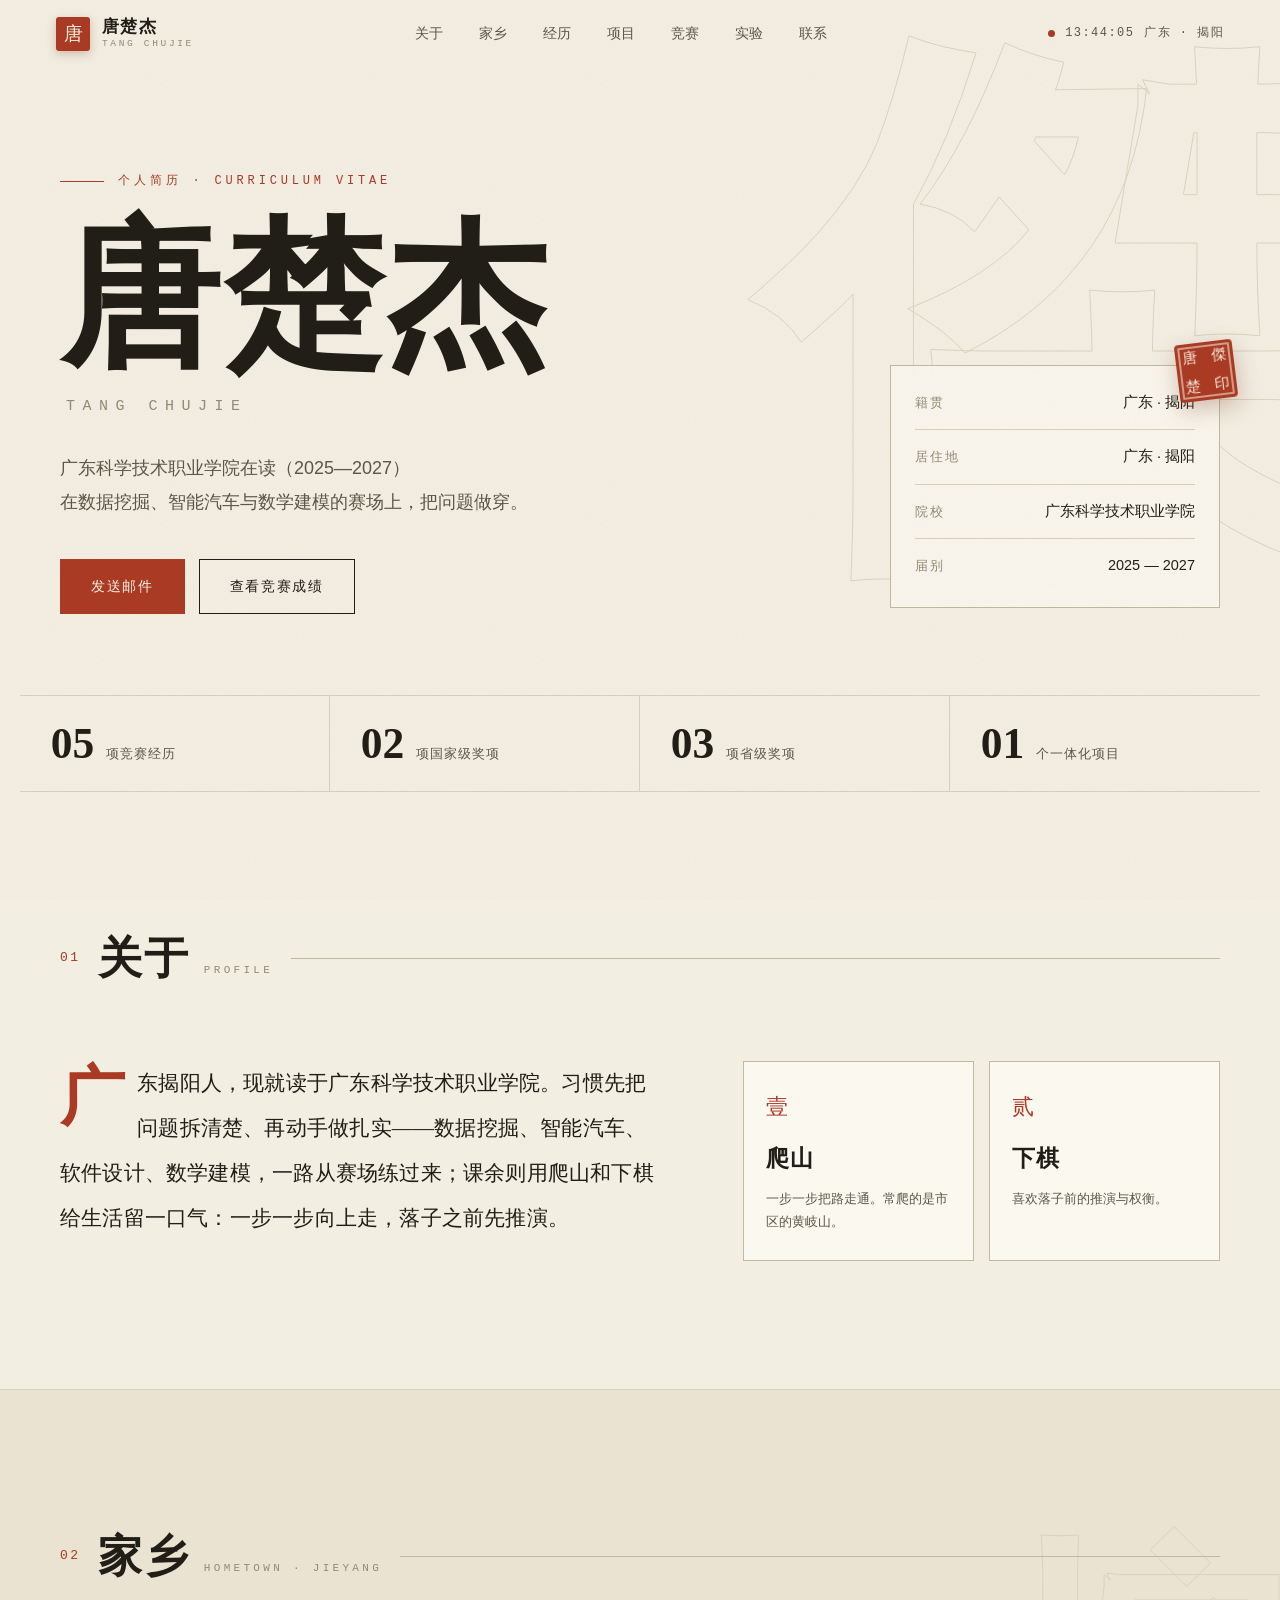
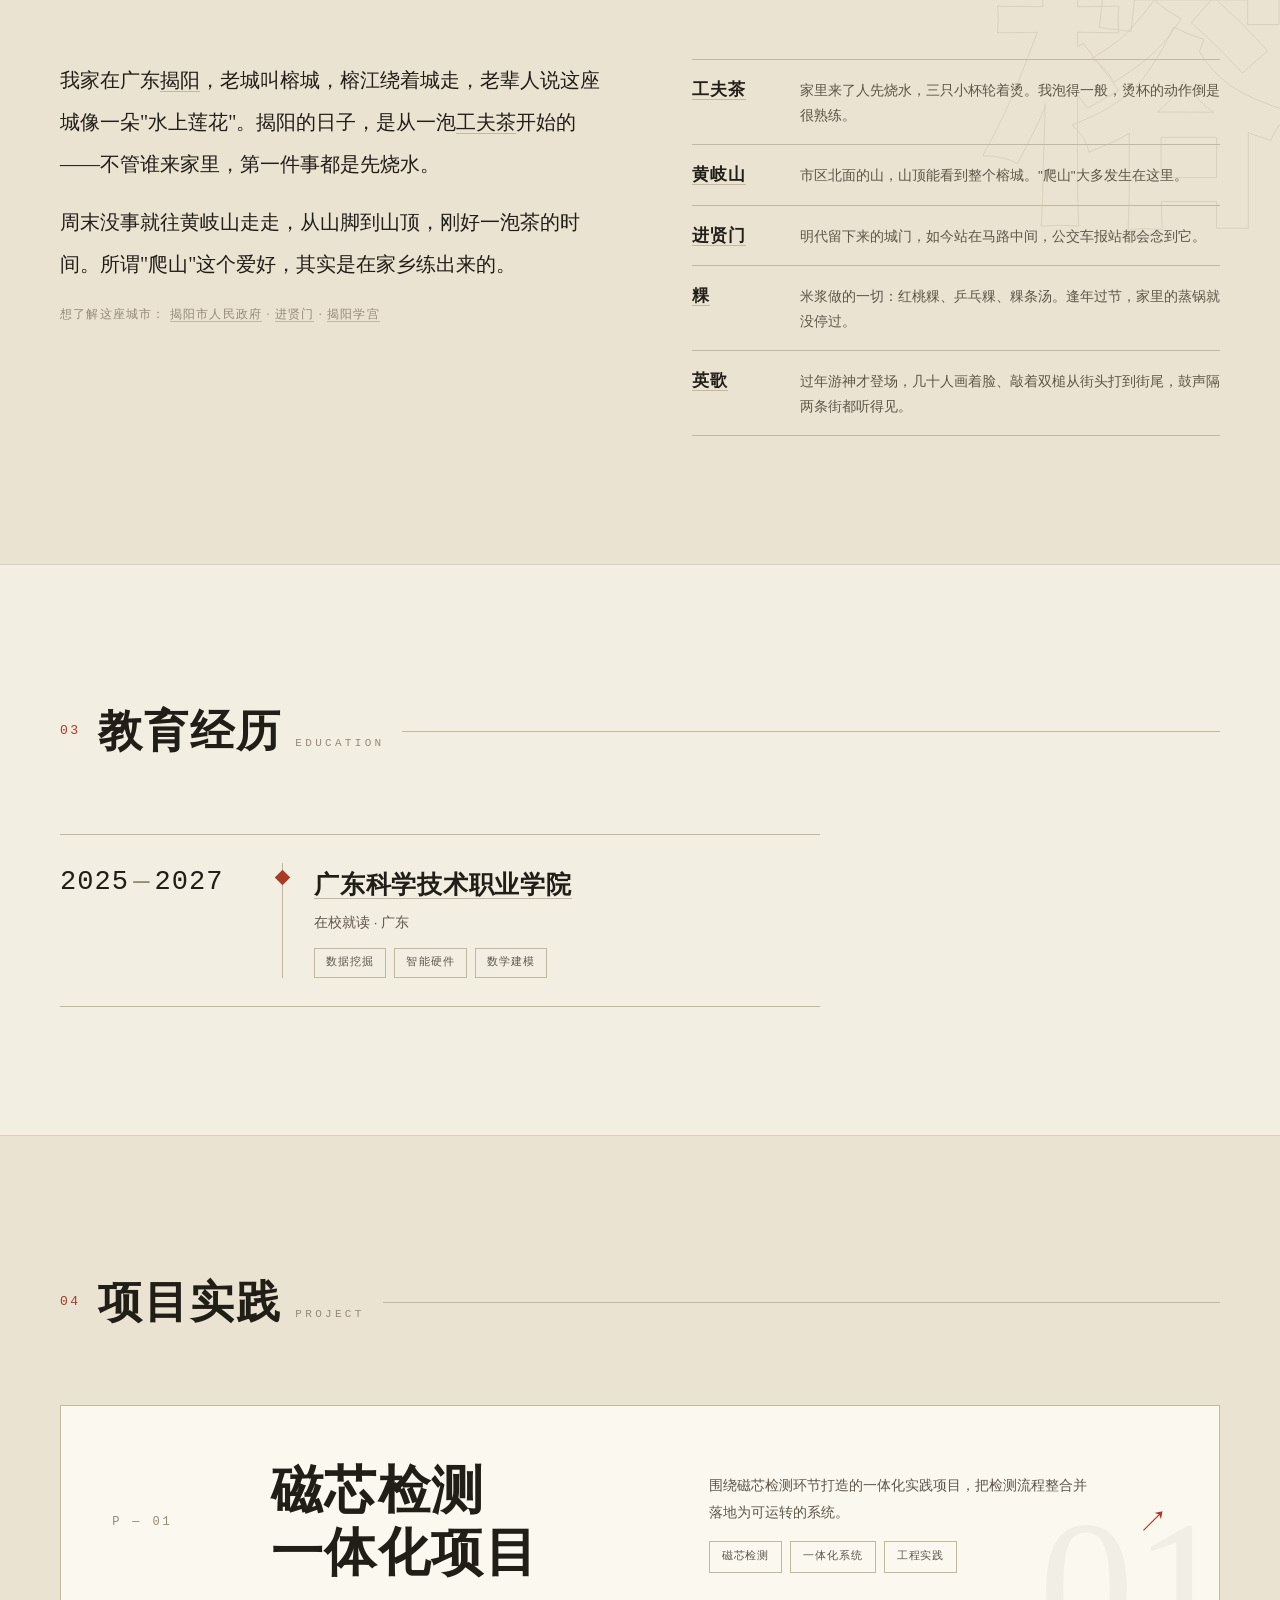
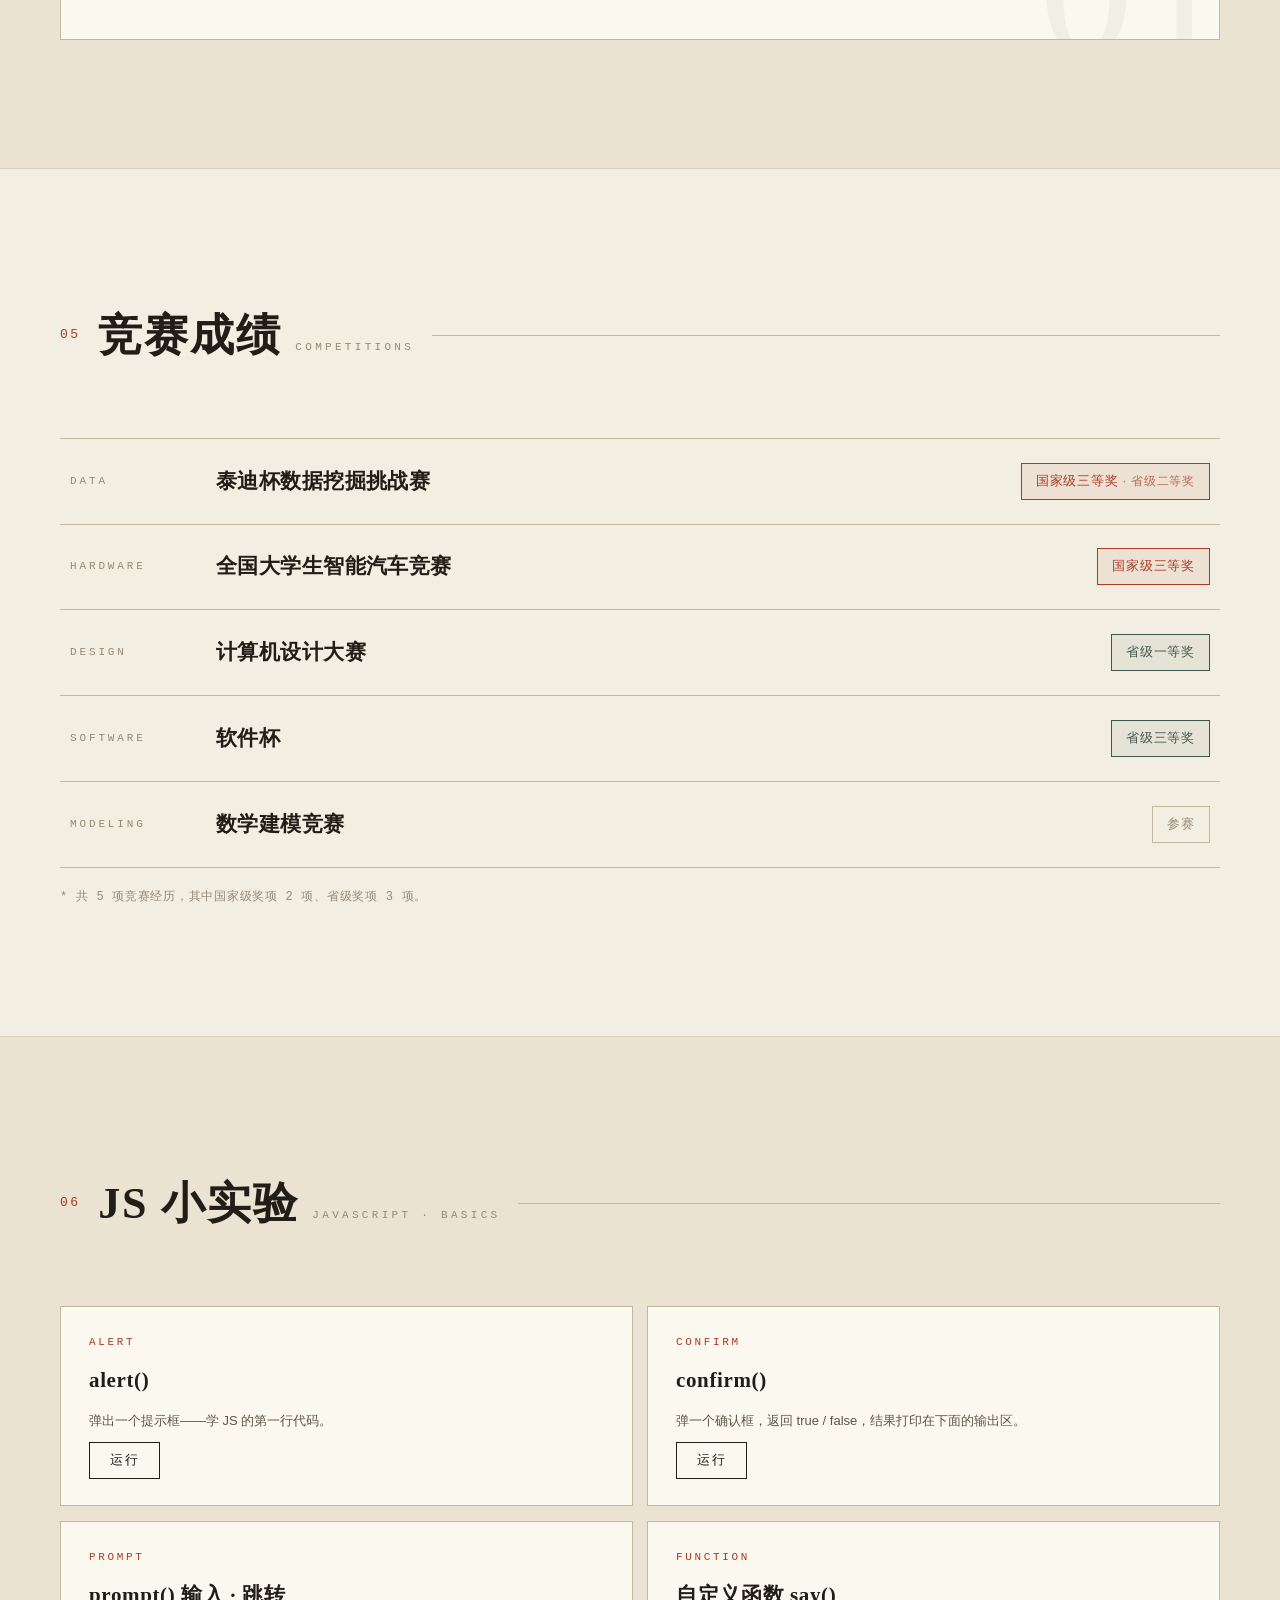
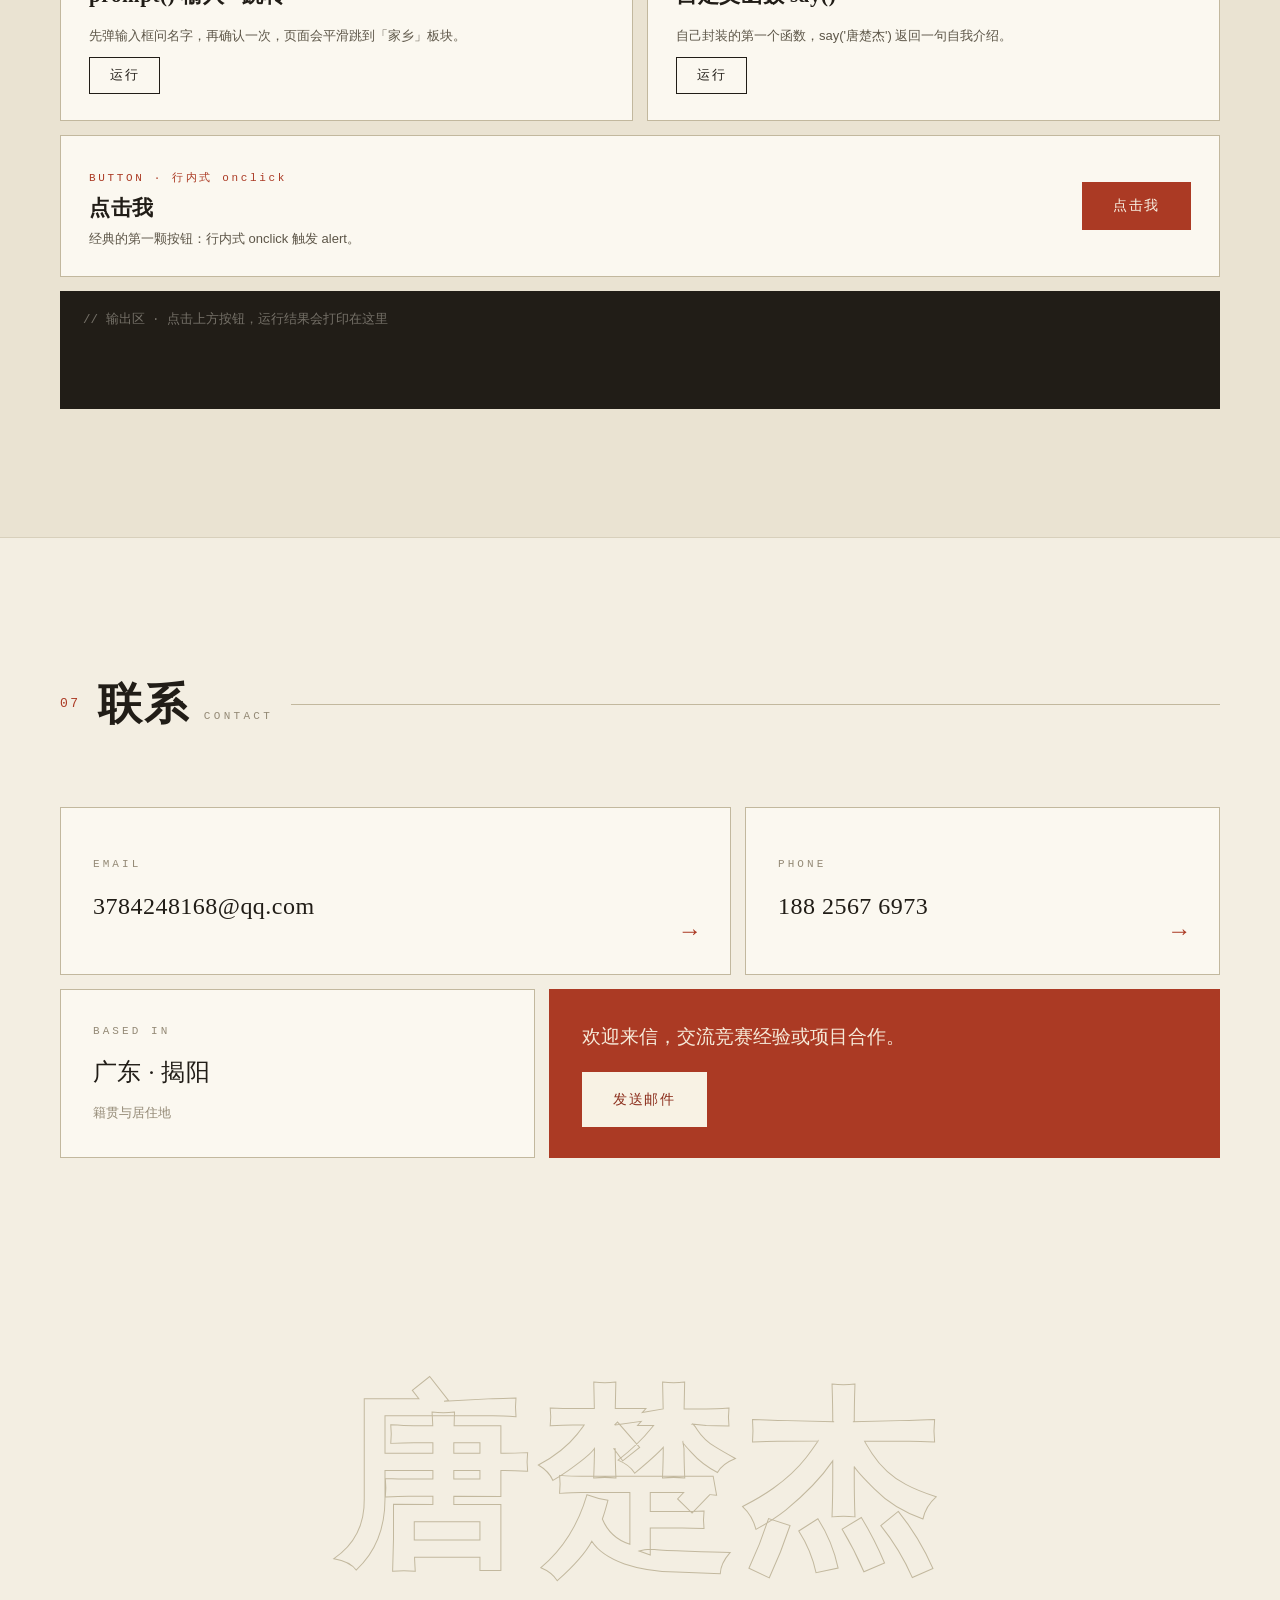
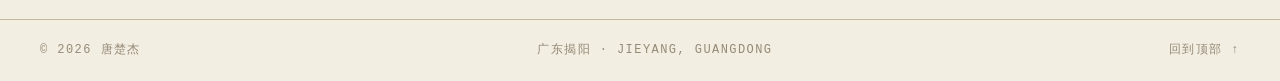
==== index.html @ 91d22dd4 "index.html" ====
<!DOCTYPE html>
<html lang="zh-CN">
<head>
    <meta charset="UTF-8">
    <meta name="viewport" content="width=device-width, initial-scale=1.0">
    <title>唐楚杰 · 个人简历</title>
    <meta name="description" content="唐楚杰的个人简历 —— 广东科学技术职业学院在读，数据挖掘 / 智能硬件 / 数学建模竞赛实践者。">
    <link rel="stylesheet" href="s1.css">
</head>
<body>

    <!-- 纸张颗粒层 -->
    <div class="grain" aria-hidden="true"></div>

    <!-- ============ 顶部导航 ============ -->
    <header class="site-header" id="top">
        <a class="brand" href="#top">
            <span class="brand-seal">唐</span>
            <span class="brand-text">唐楚杰<small>TANG&nbsp;CHUJIE</small></span>
        </a>
        <nav class="site-nav" aria-label="页面导航">
            <a href="#profile">关于</a>
            <a href="#hometown">家乡</a>
            <a href="#education">经历</a>
            <a href="#project">项目</a>
            <a href="#awards">竞赛</a>
            <a href="#script">实验</a>
            <a href="#contact">联系</a>
        </nav>
        <div class="site-meta">
            <span class="live-dot" aria-hidden="true"></span>
            <span id="clock">--:--:--</span>
            <span class="meta-loc">广东 · 揭阳</span>
        </div>
    </header>

    <main>
        <!-- ============ 首屏 ============ -->
        <section class="hero">
            <span class="hero-watermark" aria-hidden="true">傑</span>
            <div class="hero-inner">
                <div class="hero-main">
                    <p class="eyebrow reveal" style="--d:.05s"><span class="eyebrow-line"></span>个人简历 · CURRICULUM VITAE</p>
                    <h1 class="hero-name reveal" style="--d:.15s">唐楚杰</h1>
                    <p class="hero-pinyin reveal" style="--d:.25s">TANG&nbsp;CHUJIE</p>
                    <p class="hero-tag reveal" style="--d:.35s">广东科学技术职业学院在读（2025—2027）<br>在数据挖掘、智能汽车与数学建模的赛场上，把问题做穿。</p>
                    <div class="hero-actions reveal" style="--d:.45s">
                        <a class="btn btn-primary" href="mailto:3784248168@qq.com">发送邮件</a>
                        <a class="btn btn-ghost" href="#awards">查看竞赛成绩</a>
                    </div>
                </div>
                <aside class="hero-side reveal" style="--d:.55s">
                    <dl class="fact-list">
                        <div><dt>籍贯</dt><dd>广东 · 揭阳</dd></div>
                        <div><dt>居住地</dt><dd>广东 · 揭阳</dd></div>
                        <div><dt>院校</dt><dd>广东科学技术职业学院</dd></div>
                        <div><dt>届别</dt><dd>2025 — 2027</dd></div>
                    </dl>
                    <span class="seal" aria-hidden="true">
                        <i>唐</i><i>傑</i><i>楚</i><i>印</i>
                    </span>
                </aside>
            </div>
        </section>

        <!-- ============ 数字带 ============ -->
        <section class="stats-strip" aria-label="数据概览">
            <div class="stat reveal"><b>05</b><span>项竞赛经历</span></div>
            <div class="stat reveal" style="--d:.08s"><b>02</b><span>项国家级奖项</span></div>
            <div class="stat reveal" style="--d:.16s"><b>03</b><span>项省级奖项</span></div>
            <div class="stat reveal" style="--d:.24s"><b>01</b><span>个一体化项目</span></div>
        </section>

        <!-- ============ 01 关于 ============ -->
        <section class="section" id="profile">
            <div class="container">
                <header class="section-head reveal">
                    <span class="sec-index">01</span>
                    <h2 class="sec-title">关于<small>PROFILE</small></h2>
                    <span class="sec-rule"></span>
                </header>
                <div class="profile-grid">
                    <p class="profile-lede reveal">
                        广东揭阳人，现就读于广东科学技术职业学院。习惯先把问题拆清楚、再动手做扎实——数据挖掘、智能汽车、软件设计、数学建模，一路从赛场练过来；课余则用爬山和下棋给生活留一口气：一步一步向上走，落子之前先推演。
                    </p>
                    <div class="interests">
                        <div class="interest-card reveal" style="--d:.1s">
                            <span class="interest-num">壹</span>
                            <h3>爬山</h3>
                            <p>一步一步把路走通。常爬的是市区的黄岐山。</p>
                        </div>
                        <div class="interest-card reveal" style="--d:.2s">
                            <span class="interest-num">贰</span>
                            <h3>下棋</h3>
                            <p>喜欢落子前的推演与权衡。</p>
                        </div>
                    </div>
                </div>
            </div>
        </section>

        <!-- ============ 02 家乡 ============ -->
        <section class="section section-alt hometown" id="hometown">
            <div class="container">
                <header class="section-head reveal">
                    <span class="sec-index">02</span>
                    <h2 class="sec-title">家乡<small>HOMETOWN · JIEYANG</small></h2>
                    <span class="sec-rule"></span>
                </header>
                <span class="hometown-watermark" aria-hidden="true">榕</span>
                <div class="hometown-grid">
                    <div class="hometown-lede reveal">
                        <p>
                            我家在广东<a class="inline-link" href="https://baike.baidu.com/item/%E6%8F%AD%E9%98%B3%E5%B8%82" target="_blank" rel="noopener">揭阳</a>，老城叫榕城，榕江绕着城走，老辈人说这座城像一朵"水上莲花"。揭阳的日子，是从一泡<a class="inline-link" href="https://baike.baidu.com/item/%E5%B7%A5%E5%A4%AB%E8%8C%B6" target="_blank" rel="noopener">工夫茶</a>开始的——不管谁来家里，第一件事都是先烧水。
                        </p>
                        <p>
                            周末没事就往黄岐山走走，从山脚到山顶，刚好一泡茶的时间。所谓"爬山"这个爱好，其实是在家乡练出来的。
                        </p>
                        <p class="hometown-more">
                            想了解这座城市：
                            <a class="inline-link" href="http://www.jieyang.gov.cn/" target="_blank" rel="noopener">揭阳市人民政府</a> ·
                            <a class="inline-link" href="https://baike.baidu.com/item/%E8%BF%9B%E8%B4%A4%E9%97%A8" target="_blank" rel="noopener">进贤门</a> ·
                            <a class="inline-link" href="https://baike.baidu.com/item/%E6%8F%AD%E9%98%B3%E5%AD%A6%E5%AE%AB" target="_blank" rel="noopener">揭阳学宫</a>
                        </p>
                    </div>
                    <dl class="glossary reveal" style="--d:.15s">
                        <div><dt><a class="inline-link" href="https://baike.baidu.com/item/%E5%B7%A5%E5%A4%AB%E8%8C%B6" target="_blank" rel="noopener">工夫茶</a></dt><dd>家里来了人先烧水，三只小杯轮着烫。我泡得一般，烫杯的动作倒是很熟练。</dd></div>
                        <div><dt><a class="inline-link" href="https://baike.baidu.com/item/%E9%BB%84%E5%B2%90%E5%B1%B1" target="_blank" rel="noopener">黄岐山</a></dt><dd>市区北面的山，山顶能看到整个榕城。"爬山"大多发生在这里。</dd></div>
                        <div><dt><a class="inline-link" href="https://baike.baidu.com/item/%E8%BF%9B%E8%B4%A4%E9%97%A8" target="_blank" rel="noopener">进贤门</a></dt><dd>明代留下来的城门，如今站在马路中间，公交车报站都会念到它。</dd></div>
                        <div><dt><a class="inline-link" href="https://baike.baidu.com/item/%E7%B2%BF" target="_blank" rel="noopener">粿</a></dt><dd>米浆做的一切：红桃粿、乒乓粿、粿条汤。逢年过节，家里的蒸锅就没停过。</dd></div>
                        <div><dt><a class="inline-link" href="https://baike.baidu.com/item/%E8%8B%B1%E6%AD%8C" target="_blank" rel="noopener">英歌</a></dt><dd>过年游神才登场，几十人画着脸、敲着双槌从街头打到街尾，鼓声隔两条街都听得见。</dd></div>
                    </dl>
                </div>
            </div>
        </section>

        <!-- ============ 03 教育经历 ============ -->
        <section class="section" id="education">
            <div class="container">
                <header class="section-head reveal">
                    <span class="sec-index">03</span>
                    <h2 class="sec-title">教育经历<small>EDUCATION</small></h2>
                    <span class="sec-rule"></span>
                </header>
                <div class="timeline">
                    <article class="timeline-item reveal">
                        <span class="t-year">2025<em>—</em>2027</span>
                        <span class="t-rail"><i></i></span>
                        <div class="t-body">
                            <h3><a class="inline-link" href="https://www.gdit.edu.cn/" target="_blank" rel="noopener">广东科学技术职业学院</a></h3>
                            <p>在校就读 · 广东</p>
                            <ul class="t-tags">
                                <li>数据挖掘</li><li>智能硬件</li><li>数学建模</li>
                            </ul>
                        </div>
                    </article>
                </div>
            </div>
        </section>

        <!-- ============ 04 项目实践 ============ -->
        <section class="section section-alt" id="project">
            <div class="container">
                <header class="section-head reveal">
                    <span class="sec-index">04</span>
                    <h2 class="sec-title">项目实践<small>PROJECT</small></h2>
                    <span class="sec-rule"></span>
                </header>
                <article class="project-card reveal">
                    <span class="project-index">P — 01</span>
                    <h3 class="project-title">磁芯检测<br>一体化项目</h3>
                    <div class="project-meta">
                        <p>围绕磁芯检测环节打造的一体化实践项目，把检测流程整合并落地为可运转的系统。</p>
                        <ul class="tag-list">
                            <li>磁芯检测</li>
                            <li>一体化系统</li>
                            <li>工程实践</li>
                        </ul>
                    </div>
                    <span class="project-arrow" aria-hidden="true">↗</span>
                </article>
            </div>
        </section>

        <!-- ============ 05 竞赛成绩 ============ -->
        <section class="section" id="awards">
            <div class="container">
                <header class="section-head reveal">
                    <span class="sec-index">05</span>
                    <h2 class="sec-title">竞赛成绩<small>COMPETITIONS</small></h2>
                    <span class="sec-rule"></span>
                </header>
                <ul class="award-list">
                    <li class="award-row reveal" style="--d:0s">
                        <span class="award-cat">DATA</span>
                        <h3 class="award-name"><a class="award-link" href="http://www.tipdm.org/" target="_blank" rel="noopener">泰迪杯数据挖掘挑战赛</a></h3>
                        <span class="award-level level-national">国家级三等奖 <i>· 省级二等奖</i></span>
                    </li>
                    <li class="award-row reveal" style="--d:.06s">
                        <span class="award-cat">HARDWARE</span>
                        <h3 class="award-name"><a class="award-link" href="https://www.smartcar.zone/" target="_blank" rel="noopener">全国大学生智能汽车竞赛</a></h3>
                        <span class="award-level level-national">国家级三等奖</span>
                    </li>
                    <li class="award-row reveal" style="--d:.12s">
                        <span class="award-cat">DESIGN</span>
                        <h3 class="award-name"><a class="award-link" href="https://jsjds.blcu.edu.cn/" target="_blank" rel="noopener">计算机设计大赛</a></h3>
                        <span class="award-level level-provincial">省级一等奖</span>
                    </li>
                    <li class="award-row reveal" style="--d:.18s">
                        <span class="award-cat">SOFTWARE</span>
                        <h3 class="award-name"><a class="award-link" href="https://www.cnsoftbei.com/" target="_blank" rel="noopener">软件杯</a></h3>
                        <span class="award-level level-provincial">省级三等奖</span>
                    </li>
                    <li class="award-row reveal" style="--d:.24s">
                        <span class="award-cat">MODELING</span>
                        <h3 class="award-name"><a class="award-link" href="http://www.mcm.edu.cn/" target="_blank" rel="noopener">数学建模竞赛</a></h3>
                        <span class="award-level level-entry">参赛</span>
                    </li>
                </ul>
                <p class="award-note reveal">* 共 5 项竞赛经历，其中国家级奖项 2 项、省级奖项 3 项。</p>
            </div>
        </section>

        <!-- ============ 06 JS 小实验 ============ -->
        <section class="section section-alt" id="script">
            <div class="container">
                <header class="section-head reveal">
                    <span class="sec-index">06</span>
                    <h2 class="sec-title">JS 小实验<small>JAVASCRIPT · BASICS</small></h2>
                    <span class="sec-rule"></span>
                </header>
                <div class="demo-grid">
                    <div class="demo-card reveal">
                        <span class="demo-tag">ALERT</span>
                        <h3>alert()</h3>
                        <p>弹出一个提示框——学 JS 的第一行代码。</p>
                        <button type="button" class="btn btn-ghost btn-sm" onclick="demoAlert()">运行</button>
                    </div>
                    <div class="demo-card reveal" style="--d:.06s">
                        <span class="demo-tag">CONFIRM</span>
                        <h3>confirm()</h3>
                        <p>弹一个确认框，返回 true / false，结果打印在下面的输出区。</p>
                        <button type="button" class="btn btn-ghost btn-sm" onclick="demoConfirm()">运行</button>
                    </div>
                    <div class="demo-card reveal" style="--d:.12s">
                        <span class="demo-tag">PROMPT</span>
                        <h3>prompt() 输入 · 跳转</h3>
                        <p>先弹输入框问名字，再确认一次，页面会平滑跳到「家乡」板块。</p>
                        <button type="button" class="btn btn-ghost btn-sm" onclick="demoPrompt()">运行</button>
                    </div>
                    <div class="demo-card reveal" style="--d:.18s">
                        <span class="demo-tag">FUNCTION</span>
                        <h3>自定义函数 say()</h3>
                        <p>自己封装的第一个函数，say('唐楚杰') 返回一句自我介绍。</p>
                        <button type="button" class="btn btn-ghost btn-sm" onclick="demoSay()">运行</button>
                    </div>
                    <div class="demo-card demo-wide reveal" style="--d:.24s">
                        <div>
                            <span class="demo-tag">BUTTON · 行内式 onclick</span>
                            <h3>点击我</h3>
                            <p>经典的第一颗按钮：行内式 onclick 触发 alert。</p>
                        </div>
                        <button type="button" class="btn btn-primary" onclick="demoClick()">点击我</button>
                    </div>
                    <div class="js-console reveal" style="--d:.3s" id="js-console" aria-live="polite">
                        <p class="js-hint">// 输出区 · 点击上方按钮，运行结果会打印在这里</p>
                    </div>
                </div>
            </div>
        </section>

        <!-- ============ 07 联系 ============ -->
        <section class="section" id="contact">
            <div class="container">
                <header class="section-head reveal">
                    <span class="sec-index">07</span>
                    <h2 class="sec-title">联系<small>CONTACT</small></h2>
                    <span class="sec-rule"></span>
                </header>
                <div class="bento">
                    <a class="b-card b-email reveal" href="mailto:3784248168@qq.com">
                        <span class="b-label">EMAIL</span>
                        <span class="b-value">3784248168@qq.com</span>
                        <span class="b-arrow" aria-hidden="true">→</span>
                    </a>
                    <a class="b-card b-phone reveal" style="--d:.08s" href="tel:+8618825676973">
                        <span class="b-label">PHONE</span>
                        <span class="b-value">188 2567 6973</span>
                        <span class="b-arrow" aria-hidden="true">→</span>
                    </a>
                    <div class="b-card b-loc reveal">
                        <span class="b-label">BASED&nbsp;IN</span>
                        <span class="b-value">广东 · 揭阳</span>
                        <p class="b-sub">籍贯与居住地</p>
                    </div>
                    <div class="b-card b-cta reveal" style="--d:.08s">
                        <p>欢迎来信，交流竞赛经验或项目合作。</p>
                        <a class="btn btn-light" href="mailto:3784248168@qq.com">发送邮件</a>
                    </div>
                </div>
            </div>
        </section>
    </main>

    <!-- ============ 页脚 ============ -->
    <footer class="site-footer">
        <div class="footer-mark" aria-hidden="true">唐楚杰</div>
        <div class="footer-bar">
            <span>© <span id="year">2026</span> 唐楚杰</span>
            <span class="footer-loc">广东揭阳 · JIEYANG, GUANGDONG</span>
            <a href="#top">回到顶部 ↑</a>
        </div>
    </footer>

    <!-- 外链式引入 JavaScript -->
    <script src="j1.js"></script>
</body>
</html>
---- s1.css ----
/* ============================================================
   唐楚杰 · 个人简历
   设计语言：新中式人文 × 瑞士网格 —— 暖纸 / 墨色 / 朱砂
   ============================================================ */

/* ---------- Design Tokens ---------- */
:root {
    /* 色彩 */
    --paper:        #f3eee2;
    --paper-raised: #fbf8f0;
    --paper-deep:   #eae3d2;
    --ink:          #211d17;
    --ink-soft:     #5d5648;
    --ink-faint:    #948a76;
    --line:         #d8d0bc;
    --line-strong:  #c2b89e;
    --accent:       #ab3a24;   /* 朱砂 */
    --accent-dark:  #8b2d1b;
    --pine:         #40594a;   /* 松绿（省级） */

    /* 字体 */
    --font-serif: "Noto Serif SC", "Source Han Serif SC", "Source Han Serif CN",
                  "Songti SC", "STSong", "SimSun", serif;
    --font-sans:  -apple-system, BlinkMacSystemFont, "Segoe UI", "PingFang SC",
                  "Hiragino Sans GB", "Microsoft YaHei", "WenQuanYi Micro Hei",
                  sans-serif;
    --font-mono:  "SF Mono", "JetBrains Mono", "Roboto Mono", Consolas,
                  "Courier New", monospace;

    /* 动效 */
    --ease-out: cubic-bezier(.22, 1, .36, 1);
}

/* ---------- Reset ---------- */
* { margin: 0; padding: 0; box-sizing: border-box; }

html {
    scroll-behavior: smooth;
    -webkit-text-size-adjust: 100%;
}

body {
    font-family: var(--font-sans);
    background-color: var(--paper);
    color: var(--ink);
    font-size: 16px;
    line-height: 1.75;
    -webkit-font-smoothing: antialiased;
    -moz-osx-font-smoothing: grayscale;
    overflow-x: hidden;
}

a { color: inherit; text-decoration: none; }
ul { list-style: none; }
img { max-width: 100%; display: block; }

::selection {
    background: var(--accent);
    color: #f8f2e4;
}

section[id] { scroll-margin-top: 76px; }

.container {
    max-width: 1240px;
    margin: 0 auto;
    padding: 0 clamp(20px, 5vw, 40px);
}

/* ---------- 纸张颗粒 ---------- */
.grain {
    position: fixed;
    inset: 0;
    z-index: 90;
    pointer-events: none;
    opacity: .055;
    mix-blend-mode: multiply;
    background-image: url("data:image/svg+xml,%3Csvg xmlns='http://www.w3.org/2000/svg' width='220' height='220'%3E%3Cfilter id='n'%3E%3CfeTurbulence type='fractalNoise' baseFrequency='0.85' numOctaves='2' stitchTiles='stitch'/%3E%3C/filter%3E%3Crect width='100%25' height='100%25' filter='url(%23n)'/%3E%3C/svg%3E");
}

/* ============================================================
   顶部导航
   ============================================================ */
.site-header {
    position: fixed;
    top: 0; left: 0; right: 0;
    z-index: 80;
    height: 68px;
    padding: 0 clamp(20px, 5vw, 56px);
    display: flex;
    align-items: center;
    justify-content: space-between;
    gap: 24px;
    border-bottom: 1px solid transparent;
    transition: background-color .4s var(--ease-out),
                border-color .4s var(--ease-out);
}

.site-header.scrolled {
    background: rgba(243, 238, 226, .85);
    -webkit-backdrop-filter: blur(14px);
    backdrop-filter: blur(14px);
    border-bottom-color: var(--line);
}

.brand {
    display: flex;
    align-items: center;
    gap: 12px;
    flex-shrink: 0;
}

.brand-seal {
    width: 34px; height: 34px;
    display: grid;
    place-items: center;
    background: var(--accent);
    color: #f7f0e0;
    font-family: var(--font-serif);
    font-size: 19px;
    border-radius: 3px;
    box-shadow: 0 3px 10px rgba(120, 45, 25, .25);
}

.brand-text {
    font-family: var(--font-serif);
    font-size: 17px;
    font-weight: 700;
    letter-spacing: .08em;
    line-height: 1.1;
    display: flex;
    flex-direction: column;
}

.brand-text small {
    font-family: var(--font-mono);
    font-size: 9.5px;
    font-weight: 400;
    letter-spacing: .28em;
    color: var(--ink-faint);
    margin-top: 2px;
}

.site-nav {
    display: flex;
    gap: clamp(18px, 3vw, 36px);
}

.site-nav a {
    font-size: 14px;
    color: var(--ink-soft);
    position: relative;
    padding: 4px 0;
    transition: color .3s;
}

.site-nav a::after {
    content: "";
    position: absolute;
    left: 0; bottom: 0;
    width: 100%; height: 1px;
    background: var(--accent);
    transform: scaleX(0);
    transform-origin: right;
    transition: transform .35s var(--ease-out);
}

.site-nav a:hover { color: var(--accent); }
.site-nav a:hover::after {
    transform: scaleX(1);
    transform-origin: left;
}

.site-meta {
    display: flex;
    align-items: center;
    gap: 10px;
    font-family: var(--font-mono);
    font-size: 12px;
    letter-spacing: .12em;
    color: var(--ink-soft);
    flex-shrink: 0;
}

.live-dot {
    width: 7px; height: 7px;
    border-radius: 50%;
    background: var(--accent);
    animation: pulse 2.4s ease-in-out infinite;
}

@keyframes pulse {
    0%, 100% { box-shadow: 0 0 0 0 rgba(171, 58, 36, .4); }
    50%      { box-shadow: 0 0 0 6px rgba(171, 58, 36, 0); }
}

/* ============================================================
   首屏 Hero
   ============================================================ */
.hero {
    position: relative;
    padding: clamp(150px, 19vh, 210px) 0 clamp(64px, 9vh, 120px);
    overflow: hidden;
}

.hero-watermark {
    position: absolute;
    top: 4vh;
    right: -3vw;
    font-family: var(--font-serif);
    font-weight: 700;
    font-size: min(58vw, 560px);
    line-height: 1;
    color: transparent;
    -webkit-text-stroke: 1px var(--line-strong);
    opacity: .5;
    pointer-events: none;
    user-select: none;
    z-index: 0;
}

.hero-inner {
    position: relative;
    z-index: 1;
    max-width: 1240px;
    margin: 0 auto;
    padding: 0 clamp(20px, 5vw, 40px);
    display: grid;
    grid-template-columns: minmax(0, 1fr) 330px;
    gap: clamp(36px, 6vw, 90px);
    align-items: end;
}

.eyebrow {
    display: flex;
    align-items: center;
    gap: 14px;
    font-family: var(--font-mono);
    font-size: 12px;
    letter-spacing: .32em;
    color: var(--accent);
    margin-bottom: 22px;
}

.eyebrow-line {
    width: 44px;
    height: 1px;
    background: var(--accent);
    display: inline-block;
}

.hero-name {
    font-family: var(--font-serif);
    font-weight: 700;
    font-size: clamp(68px, 13vw, 160px);
    line-height: 1.04;
    letter-spacing: .02em;
}

.hero-pinyin {
    font-family: var(--font-mono);
    font-size: clamp(12px, 1.3vw, 15px);
    letter-spacing: .5em;
    color: var(--ink-faint);
    margin: 14px 0 30px;
    padding-left: 6px;
}

.hero-tag {
    font-size: clamp(15px, 1.5vw, 18px);
    color: var(--ink-soft);
    max-width: 480px;
    line-height: 1.9;
}

.hero-actions {
    display: flex;
    flex-wrap: wrap;
    gap: 14px;
    margin-top: 40px;
}

/* ---------- 按钮 ---------- */
.btn {
    display: inline-flex;
    align-items: center;
    justify-content: center;
    padding: 14px 30px;
    font-size: 14px;
    font-family: var(--font-sans);
    letter-spacing: .12em;
    border: 1px solid var(--ink);
    cursor: pointer;
    transition: transform .3s var(--ease-out),
                background-color .3s, color .3s, border-color .3s;
}

.btn-primary {
    background: var(--accent);
    border-color: var(--accent);
    color: #f8f2e4;
}

.btn-primary:hover {
    background: var(--accent-dark);
    border-color: var(--accent-dark);
    transform: translateY(-2px);
}

.btn-ghost {
    background: transparent;
    color: var(--ink);
}

.btn-ghost:hover {
    background: var(--ink);
    color: var(--paper);
    transform: translateY(-2px);
}

.btn-light {
    background: #f8f2e4;
    border-color: #f8f2e4;
    color: var(--accent-dark);
}

.btn-light:hover {
    background: #fff;
    transform: translateY(-2px);
}

/* ---------- 首屏信息卡 ---------- */
.hero-side {
    position: relative;
    background: rgba(251, 248, 240, .72);
    -webkit-backdrop-filter: blur(8px);
    backdrop-filter: blur(8px);
    border: 1px solid var(--line-strong);
    padding: 10px 24px 14px;
    margin-bottom: 6px;
}

.fact-list div {
    display: flex;
    align-items: baseline;
    justify-content: space-between;
    gap: 18px;
    padding: 14px 0;
    border-bottom: 1px solid var(--line);
}

.fact-list div:last-child { border-bottom: none; }

.fact-list dt {
    font-size: 13px;
    color: var(--ink-faint);
    letter-spacing: .14em;
    flex-shrink: 0;
}

.fact-list dd {
    font-size: 14.5px;
    font-weight: 500;
    text-align: right;
}

/* 印章 */
.seal {
    position: absolute;
    top: -24px;
    right: -16px;
    width: 58px; height: 58px;
    display: grid;
    grid-template-columns: 1fr 1fr;
    place-items: center;
    background: var(--accent);
    color: #f6eddb;
    font-family: var(--font-serif);
    font-style: normal;
    transform: rotate(-7deg);
    border-radius: 4px;
    box-shadow: 0 8px 22px rgba(120, 45, 25, .28);
    outline: 2px solid rgba(246, 237, 219, .55);
    outline-offset: -5px;
}

.seal i {
    font-style: normal;
    font-size: 15px;
    line-height: 1;
}

/* ============================================================
   数字带
   ============================================================ */
.stats-strip {
    border-top: 1px solid var(--line);
    border-bottom: 1px solid var(--line);
    max-width: 1240px;
    margin: 0 auto;
    display: grid;
    grid-template-columns: repeat(4, 1fr);
}

.stat {
    display: flex;
    align-items: baseline;
    gap: 12px;
    padding: 26px clamp(18px, 2.4vw, 34px);
    border-right: 1px solid var(--line);
}

.stat:last-child { border-right: none; }

.stat b {
    font-family: var(--font-serif);
    font-size: clamp(30px, 3.4vw, 44px);
    font-weight: 700;
    line-height: 1;
}

.stat span {
    font-size: 12.5px;
    color: var(--ink-soft);
    letter-spacing: .08em;
}

/* ============================================================
   通用 Section
   ============================================================ */
.section {
    padding: clamp(76px, 10vw, 128px) 0;
}

.section-alt {
    background: var(--paper-deep);
    border-top: 1px solid var(--line);
    border-bottom: 1px solid var(--line);
}

.section-head {
    display: flex;
    align-items: center;
    gap: 18px;
    margin-bottom: clamp(38px, 5vw, 64px);
}

.sec-index {
    font-family: var(--font-mono);
    font-size: 13px;
    letter-spacing: .18em;
    color: var(--accent);
}

.sec-title {
    font-family: var(--font-serif);
    font-size: clamp(28px, 4vw, 44px);
    font-weight: 700;
    letter-spacing: .04em;
    display: flex;
    align-items: baseline;
    gap: 14px;
    white-space: nowrap;
}

.sec-title small {
    font-family: var(--font-mono);
    font-size: 11px;
    font-weight: 400;
    letter-spacing: .3em;
    color: var(--ink-faint);
}

.sec-rule {
    flex: 1;
    height: 1px;
    background: var(--line-strong);
}

/* ============================================================
   01 关于
   ============================================================ */
.profile-grid {
    display: grid;
    grid-template-columns: 1.12fr .88fr;
    gap: clamp(36px, 6vw, 80px);
    align-items: start;
}

.profile-lede {
    font-family: var(--font-serif);
    font-size: clamp(17px, 1.7vw, 21px);
    line-height: 2.15;
    letter-spacing: .01em;
}

.profile-lede::first-letter {
    float: left;
    font-size: 3.1em;
    line-height: .95;
    padding: 6px 12px 0 0;
    color: var(--accent);
    font-weight: 700;
}

.interests {
    display: grid;
    grid-template-columns: 1fr 1fr;
    gap: 14px;
}

.interest-card {
    border: 1px solid var(--line-strong);
    background: var(--paper-raised);
    padding: 26px 22px;
    transition: transform .35s var(--ease-out), border-color .35s,
                box-shadow .35s;
}

.interest-card:hover {
    transform: translateY(-4px);
    border-color: var(--accent);
    box-shadow: 0 14px 30px -18px rgba(90, 60, 30, .45);
}

.interest-num {
    font-family: var(--font-serif);
    font-size: 22px;
    color: var(--accent);
}

.interest-card h3 {
    font-family: var(--font-serif);
    font-size: 23px;
    margin: 12px 0 8px;
    letter-spacing: .06em;
}

.interest-card p {
    font-size: 13px;
    color: var(--ink-soft);
    line-height: 1.8;
}

/* ============================================================
   02 时间线
   ============================================================ */
.timeline { max-width: 760px; }

.timeline-item {
    position: relative;
    display: grid;
    grid-template-columns: clamp(130px, 16vw, 190px) 28px 1fr;
    gap: 0 18px;
    padding: 28px 0;
    border-top: 1px solid var(--line-strong);
}

.timeline-item:last-child {
    border-bottom: 1px solid var(--line-strong);
}

.t-year {
    font-family: var(--font-mono);
    font-size: clamp(20px, 2.2vw, 27px);
    letter-spacing: .04em;
    line-height: 1.3;
    padding-top: 2px;
}

.t-year em {
    font-style: normal;
    color: var(--ink-faint);
    margin: 0 4px;
}

.t-rail {
    position: relative;
    display: flex;
    justify-content: center;
}

.t-rail::before {
    content: "";
    position: absolute;
    top: 0; bottom: 0;
    width: 1px;
    background: var(--line-strong);
}

.t-rail i {
    position: relative;
    margin-top: 9px;
    width: 11px; height: 11px;
    background: var(--accent);
    transform: rotate(45deg);
    flex-shrink: 0;
}

.t-body h3 {
    font-family: var(--font-serif);
    font-size: clamp(19px, 2.2vw, 25px);
    letter-spacing: .03em;
}

.t-body p {
    font-size: 13.5px;
    color: var(--ink-soft);
    margin-top: 4px;
}

.t-tags {
    display: flex;
    flex-wrap: wrap;
    gap: 8px;
    margin-top: 14px;
}

.t-tags li {
    font-family: var(--font-mono);
    font-size: 11px;
    letter-spacing: .1em;
    border: 1px solid var(--line-strong);
    padding: 4px 11px;
    color: var(--ink-soft);
}

/* ============================================================
   03 项目卡片
   ============================================================ */
.project-card {
    position: relative;
    display: grid;
    grid-template-columns: 120px minmax(0, 1.05fr) minmax(0, 1fr) 40px;
    gap: clamp(20px, 3vw, 40px);
    align-items: center;
    border: 1px solid var(--line-strong);
    background: var(--paper-raised);
    padding: clamp(30px, 4.5vw, 54px) clamp(26px, 4vw, 52px);
    overflow: hidden;
    transition: background-color .5s var(--ease-out),
                border-color .5s var(--ease-out);
}

.project-card::before {
    content: "01";
    position: absolute;
    right: -10px;
    bottom: -44px;
    font-family: var(--font-serif);
    font-size: 190px;
    line-height: 1;
    color: var(--ink);
    opacity: .04;
    transition: color .5s, opacity .5s;
    pointer-events: none;
}

.project-card:hover {
    background: var(--ink);
    border-color: var(--ink);
}

.project-card:hover::before { color: #fff; opacity: .07; }

.project-index {
    font-family: var(--font-mono);
    font-size: 12px;
    letter-spacing: .24em;
    color: var(--ink-faint);
    transition: color .5s;
}

.project-title {
    font-family: var(--font-serif);
    font-size: clamp(28px, 4.2vw, 52px);
    font-weight: 700;
    line-height: 1.2;
    letter-spacing: .03em;
    transition: color .5s;
}

.project-meta p {
    font-size: 14px;
    color: var(--ink-soft);
    line-height: 1.9;
    transition: color .5s;
}

.tag-list {
    display: flex;
    flex-wrap: wrap;
    gap: 8px;
    margin-top: 16px;
}

.tag-list li {
    font-family: var(--font-mono);
    font-size: 11px;
    letter-spacing: .08em;
    border: 1px solid var(--line-strong);
    padding: 5px 12px;
    color: var(--ink-soft);
    transition: color .5s, border-color .5s;
}

.project-arrow {
    justify-self: end;
    font-size: 30px;
    color: var(--accent);
    transition: transform .4s var(--ease-out), color .5s;
}

.project-card:hover .project-index { color: rgba(243, 238, 226, .5); }
.project-card:hover .project-title { color: var(--paper); }
.project-card:hover .project-meta p { color: rgba(243, 238, 226, .72); }
.project-card:hover .tag-list li {
    color: rgba(243, 238, 226, .8);
    border-color: rgba(243, 238, 226, .3);
}
.project-card:hover .project-arrow {
    color: #e8a48f;
    transform: translate(6px, -6px);
}

/* ============================================================
   04 竞赛列表
   ============================================================ */
.award-list {
    border-top: 1px solid var(--line-strong);
}

.award-row {
    display: grid;
    grid-template-columns: 120px minmax(0, 1fr) auto;
    gap: 10px 26px;
    align-items: center;
    padding: 24px 10px;
    border-bottom: 1px solid var(--line-strong);
    position: relative;
    transition: background-color .3s, padding-left .35s var(--ease-out);
}

.award-row::before {
    content: "";
    position: absolute;
    left: 0; top: 0;
    width: 3px; height: 100%;
    background: var(--accent);
    transform: scaleY(0);
    transform-origin: top;
    transition: transform .35s var(--ease-out);
}

.award-row:hover {
    padding-left: 22px;
    background: rgba(255, 255, 255, .35);
}

.award-row:hover::before { transform: scaleY(1); }

.award-cat {
    font-family: var(--font-mono);
    font-size: 11px;
    letter-spacing: .26em;
    color: var(--ink-faint);
    transition: color .3s;
}

.award-row:hover .award-cat { color: var(--accent); }

.award-name {
    font-family: var(--font-serif);
    font-size: clamp(16.5px, 1.8vw, 21px);
    font-weight: 600;
    letter-spacing: .02em;
}

.award-level {
    font-size: 13px;
    letter-spacing: .06em;
    padding: 6px 14px;
    border: 1px solid;
    white-space: nowrap;
    justify-self: end;
}

.award-level i {
    font-style: normal;
    opacity: .72;
    font-size: 12px;
}

.level-national {
    color: var(--accent);
    border-color: var(--accent);
    background: rgba(171, 58, 36, .07);
}

.level-provincial {
    color: var(--pine);
    border-color: var(--pine);
    background: rgba(64, 89, 74, .08);
}

.level-entry {
    color: var(--ink-faint);
    border-color: var(--line-strong);
}

.award-note {
    margin-top: 20px;
    font-family: var(--font-mono);
    font-size: 12px;
    letter-spacing: .06em;
    color: var(--ink-faint);
}

/* ============================================================
   05 联系 Bento
   ============================================================ */
.bento {
    display: grid;
    grid-template-columns: repeat(12, 1fr);
    gap: 14px;
}

.b-card {
    grid-column: span 6;
    position: relative;
    display: flex;
    flex-direction: column;
    justify-content: center;
    gap: 10px;
    min-height: 168px;
    padding: 30px 32px;
    border: 1px solid var(--line-strong);
    background: var(--paper-raised);
    overflow: hidden;
    transition: transform .35s var(--ease-out),
                background-color .35s, border-color .35s;
}

.b-email { grid-column: span 7; }
.b-phone { grid-column: span 5; }
.b-loc   { grid-column: span 5; }
.b-cta   { grid-column: span 7; }

.b-label {
    font-family: var(--font-mono);
    font-size: 11px;
    letter-spacing: .28em;
    color: var(--ink-faint);
    transition: color .35s;
}

.b-value {
    font-family: var(--font-serif);
    font-size: clamp(18px, 2vw, 24px);
    letter-spacing: .02em;
    word-break: break-all;
    transition: color .35s;
}

.b-sub {
    font-size: 12.5px;
    color: var(--ink-faint);
    transition: color .35s;
}

.b-arrow {
    position: absolute;
    right: 28px;
    bottom: 22px;
    font-size: 24px;
    color: var(--accent);
    transition: transform .35s var(--ease-out);
}

a.b-card:hover {
    transform: translateY(-4px);
    background: var(--ink);
    border-color: var(--ink);
}

a.b-card:hover .b-label,
a.b-card:hover .b-sub { color: rgba(243, 238, 226, .55); }
a.b-card:hover .b-value { color: var(--paper); }
a.b-card:hover .b-arrow {
    color: #e8a48f;
    transform: translate(5px, -5px);
}

.b-cta {
    background: var(--accent);
    border-color: var(--accent);
    justify-content: space-between;
}

.b-cta p {
    font-family: var(--font-serif);
    font-size: clamp(16px, 1.7vw, 19px);
    color: #f6ead9;
    line-height: 1.8;
}

.b-cta .btn { align-self: flex-start; margin-top: 8px; }

/* ============================================================
   页脚
   ============================================================ */
.site-footer {
    padding-top: clamp(60px, 8vw, 110px);
    overflow: hidden;
}

.footer-mark {
    text-align: center;
    font-family: var(--font-serif);
    font-weight: 700;
    font-size: clamp(70px, 15vw, 200px);
    line-height: 1;
    letter-spacing: .06em;
    color: transparent;
    -webkit-text-stroke: 1px var(--line-strong);
    user-select: none;
    padding: 0 16px clamp(20px, 3vw, 40px);
}

.footer-bar {
    border-top: 1px solid var(--line-strong);
    display: flex;
    align-items: center;
    justify-content: space-between;
    gap: 14px;
    flex-wrap: wrap;
    padding: 20px clamp(20px, 5vw, 40px);
    font-family: var(--font-mono);
    font-size: 12px;
    letter-spacing: .12em;
    color: var(--ink-faint);
}

.footer-bar a { transition: color .3s; }
.footer-bar a:hover { color: var(--accent); }

/* ============================================================
   滚动渐入
   ============================================================ */
.reveal {
    opacity: 0;
    transform: translateY(26px);
    transition: opacity .9s var(--ease-out),
                transform .9s var(--ease-out);
    transition-delay: var(--d, 0s);
    will-change: opacity, transform;
}

.reveal.in {
    opacity: 1;
    transform: none;
}

@media (prefers-reduced-motion: reduce) {
    html { scroll-behavior: auto; }
    .reveal { opacity: 1; transform: none; transition: none; }
    .live-dot { animation: none; }
}

/* ============================================================
   响应式
   ============================================================ */
@media (max-width: 1020px) {
    .hero-inner {
        grid-template-columns: 1fr;
        align-items: start;
    }
    .hero-side {
        max-width: 440px;
    }
    .profile-grid { grid-template-columns: 1fr; }
    .project-card {
        grid-template-columns: 1fr;
        gap: 18px;
    }
    .project-index { display: none; }
    .project-arrow {
        position: absolute;
        right: 26px;
        top: 30px;
    }
}

@media (max-width: 760px) {
    .site-nav { display: none; }

    .hero-watermark {
        top: auto;
        bottom: -4vh;
        right: -22vw;
        font-size: 95vw;
        opacity: .35;
    }

    .stats-strip { grid-template-columns: 1fr 1fr; }
    .stat {
        border-bottom: 1px solid var(--line);
    }
    .stat:nth-child(2) { border-right: none; }
    .stat:nth-child(n+3) { border-bottom: none; }

    .section-head { gap: 12px; }
    .sec-title { white-space: normal; }

    .interests { grid-template-columns: 1fr; }

    .timeline-item {
        grid-template-columns: 1fr;
        gap: 10px;
    }
    .t-rail {
        position: absolute;
        left: 0; top: 0; bottom: 0;
        width: 1px;
    }
    .t-rail::before { display: none; }
    .t-rail { background: var(--line-strong); width: 1px; }
    .t-rail i {
        position: absolute;
        left: -5px; top: 32px;
    }
    .timeline-item { padding-left: 26px; }

    .project-card {
        grid-template-columns: 1fr;
        gap: 18px;
    }
    .project-arrow {
        position: absolute;
        right: 26px;
        top: 30px;
    }

    .award-row {
        grid-template-columns: 1fr;
        gap: 8px;
        padding: 20px 6px;
    }
    .award-level { justify-self: start; }

    .b-email, .b-phone, .b-loc, .b-cta {
        grid-column: span 12;
        min-height: 140px;
    }
}

@media (max-width: 420px) {
    .meta-loc { display: none; }
    .hero-actions .btn { width: 100%; }
    .footer-bar { justify-content: center; text-align: center; }
    .seal { width: 50px; height: 50px; }
    .seal i { font-size: 13px; }
}

/* ============================================================
   02 家乡
   ============================================================ */
.hometown {
    position: relative;
    overflow: hidden;
}

.hometown .container {
    position: relative;
    z-index: 1;
}

.hometown-watermark {
    position: absolute;
    top: 24px;
    right: -26px;
    font-family: var(--font-serif);
    font-weight: 700;
    font-size: min(34vw, 300px);
    line-height: 1;
    color: transparent;
    -webkit-text-stroke: 1px var(--line-strong);
    opacity: .4;
    pointer-events: none;
    user-select: none;
    z-index: 0;
}

.hometown-grid {
    display: grid;
    grid-template-columns: minmax(0, 1.05fr) minmax(0, 1fr);
    gap: clamp(36px, 6vw, 80px);
    align-items: start;
}

.hometown-lede p {
    font-family: var(--font-serif);
    font-size: clamp(17px, 1.6vw, 20px);
    line-height: 2.1;
}

.hometown-lede p + p { margin-top: 16px; }

.hometown-more {
    margin-top: 24px;
    font-family: var(--font-mono);
    font-size: 12px !important;
    letter-spacing: .1em;
    color: var(--ink-faint);
    line-height: 2.2 !important;
}

/* 正文内链接（细下划线，不做动效） */
.inline-link {
    color: inherit;
    border-bottom: 1px solid var(--line-strong);
    transition: color .3s, border-color .3s;
}

.inline-link:hover {
    color: var(--accent);
    border-color: var(--accent);
}

/* 家乡词条 */
.glossary {
    border-top: 1px solid var(--line-strong);
}

.glossary > div {
    display: grid;
    grid-template-columns: 92px 1fr;
    gap: 16px;
    align-items: baseline;
    padding: 15px 0;
    border-bottom: 1px solid var(--line-strong);
    transition: padding-left .3s var(--ease-out);
}

.glossary > div:hover { padding-left: 8px; }

.glossary dt {
    font-family: var(--font-serif);
    font-size: 17px;
    font-weight: 700;
    letter-spacing: .05em;
}

.glossary dd {
    font-size: 13.5px;
    color: var(--ink-soft);
    line-height: 1.85;
}

/* 竞赛名链接 */
.award-link { transition: color .3s; }
.award-link:hover { color: var(--accent); }

@media (max-width: 860px) {
    .hometown-grid { grid-template-columns: 1fr; }
    .hometown-watermark { opacity: .25; }
}

@media (max-width: 760px) {
    .hometown-watermark { font-size: 190px; top: 10px; right: -14px; }
    .glossary > div { grid-template-columns: 78px 1fr; gap: 12px; }
    .glossary dt { font-size: 16px; }
    .hometown-more .inline-link { white-space: nowrap; }
}

/* ============================================================
   06 JS 小实验
   ============================================================ */
.demo-grid {
    display: grid;
    grid-template-columns: repeat(2, 1fr);
    gap: 14px;
}

.demo-card {
    display: flex;
    flex-direction: column;
    gap: 10px;
    border: 1px solid var(--line-strong);
    background: var(--paper-raised);
    padding: 26px 28px;
    transition: transform .35s var(--ease-out), border-color .3s,
                box-shadow .35s;
}

.demo-card:hover {
    transform: translateY(-3px);
    border-color: var(--accent);
    box-shadow: 0 12px 26px -18px rgba(90, 60, 30, .45);
}

.demo-tag {
    font-family: var(--font-mono);
    font-size: 11px;
    letter-spacing: .24em;
    color: var(--accent);
}

.demo-card h3 {
    font-family: var(--font-serif);
    font-size: 21px;
    letter-spacing: .03em;
}

.demo-card p {
    font-size: 13px;
    color: var(--ink-soft);
    line-height: 1.8;
}

.demo-card > p { flex: 1; }

.btn-sm {
    padding: 9px 20px;
    font-size: 12.5px;
    align-self: flex-start;
}

.demo-wide {
    grid-column: span 2;
    flex-direction: row;
    align-items: center;
    justify-content: space-between;
    gap: 20px;
}

.js-console {
    grid-column: span 2;
    background: var(--ink);
    border: 1px solid var(--ink);
    color: #e9e2d0;
    font-family: var(--font-mono);
    font-size: 12.5px;
    line-height: 2;
    padding: 16px 22px;
    min-height: 118px;
}

.js-console p { margin: 0; word-break: break-all; }

.js-hint { color: rgba(243, 238, 226, .4); }

@media (max-width: 860px) {
    .demo-grid { grid-template-columns: 1fr; }
    .demo-wide, .js-console { grid-column: auto; }
    .demo-wide { flex-direction: column; align-items: flex-start; }
}
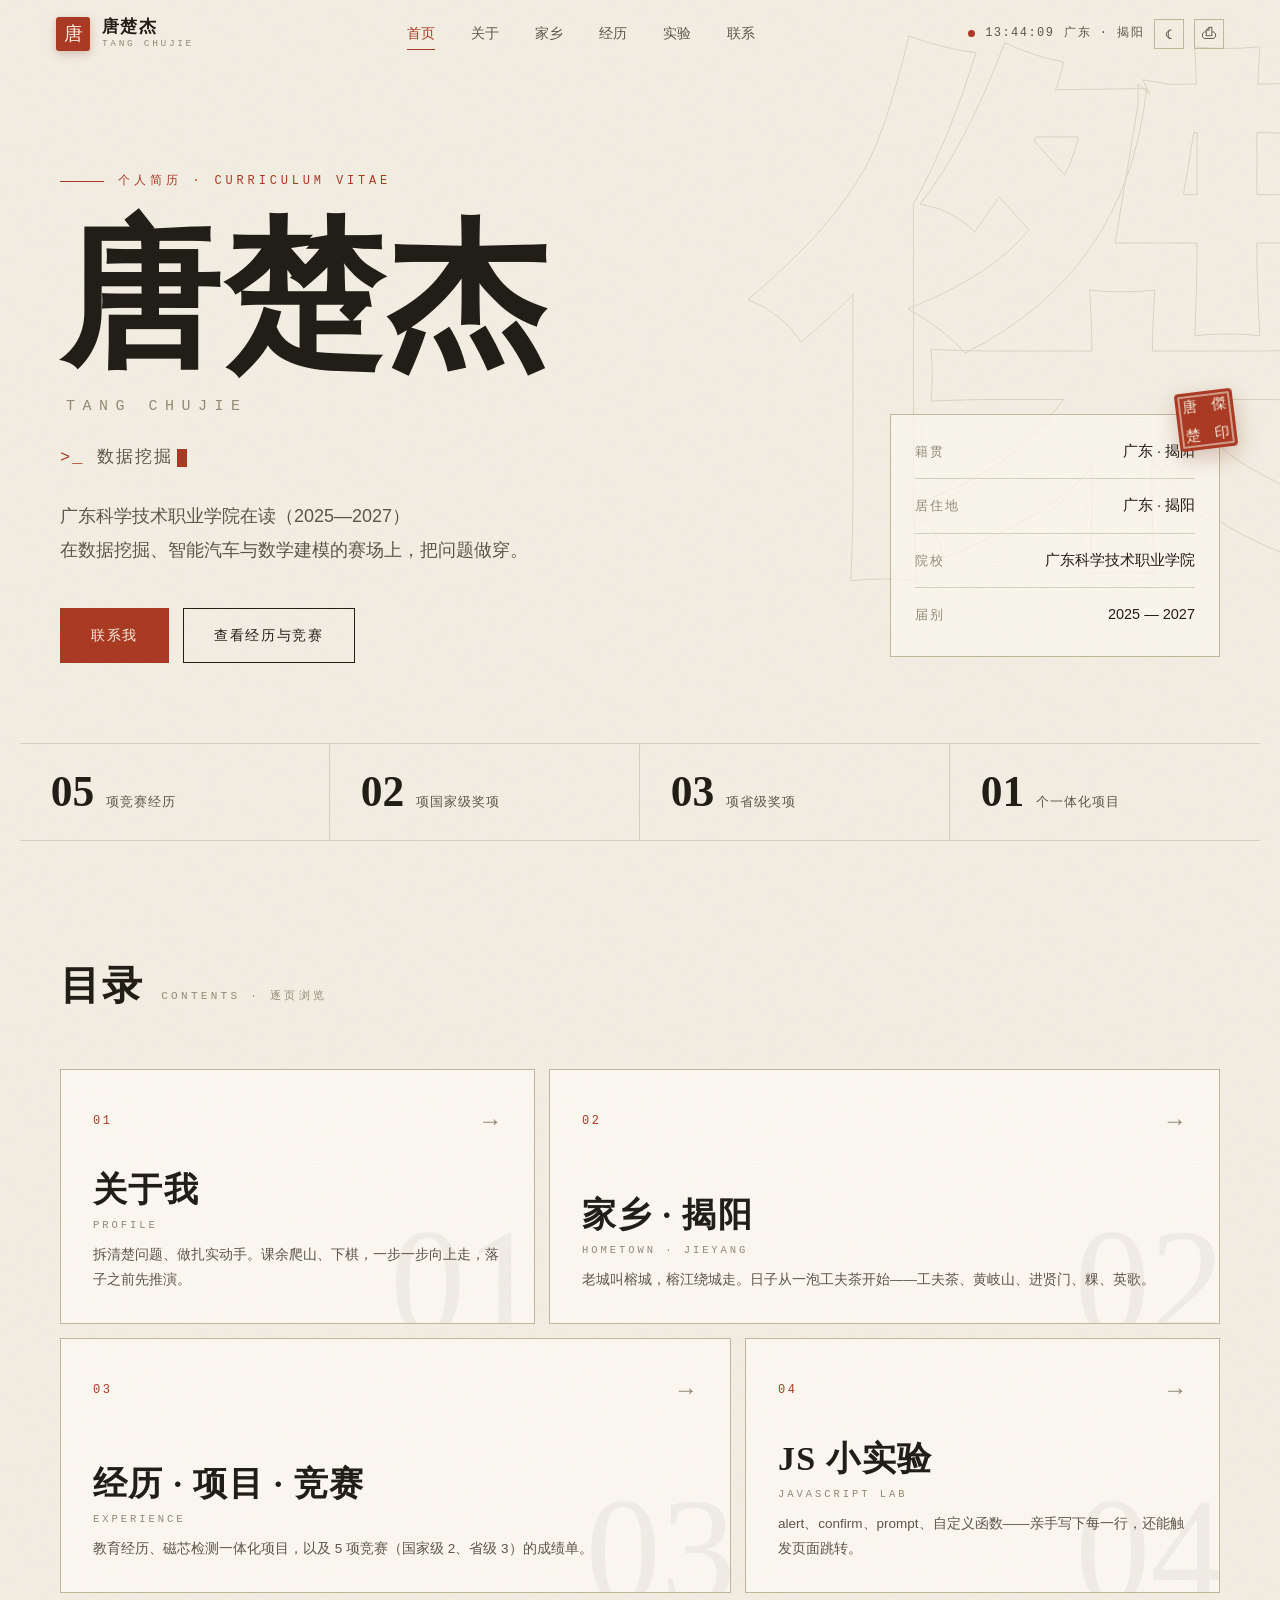
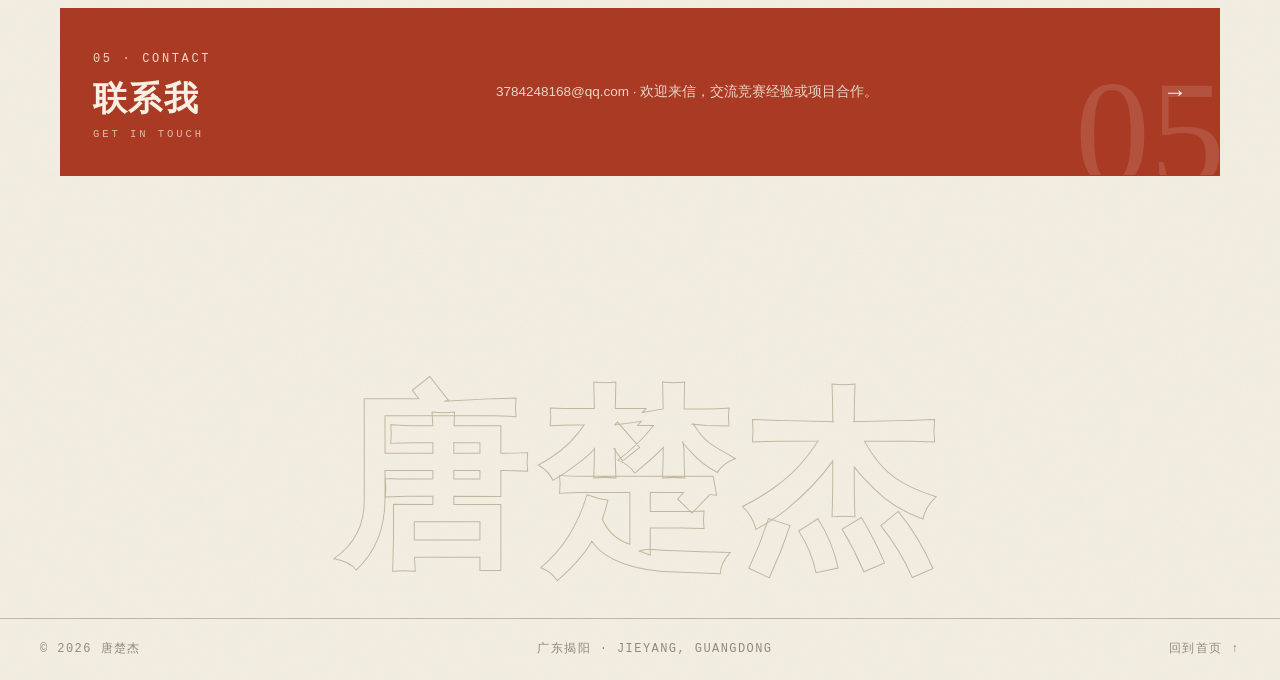
==== commit 7c58b028: "index.html" ====
--- a/index.html
+++ b/index.html
@@ -6,31 +6,47 @@
     <title>唐楚杰 · 个人简历</title>
     <meta name="description" content="唐楚杰的个人简历 —— 广东科学技术职业学院在读，数据挖掘 / 智能硬件 / 数学建模竞赛实践者。">
     <link rel="stylesheet" href="s1.css">
+    <script>
+        /* 提前应用主题，避免刷新时闪白 */
+        (function () {
+            try {
+                var t = localStorage.getItem('tc-theme');
+                if (t === 'night') document.documentElement.classList.add('night');
+            } catch (e) { }
+        })();
+    </script>
 </head>
-<body>
+<body class="page">
 
     <!-- 纸张颗粒层 -->
     <div class="grain" aria-hidden="true"></div>
 
+    <!-- 滚动进度条 -->
+    <div class="scroll-progress" id="scroll-progress" aria-hidden="true"></div>
+
     <!-- ============ 顶部导航 ============ -->
     <header class="site-header" id="top">
-        <a class="brand" href="#top">
+        <a class="brand" href="index.html">
             <span class="brand-seal">唐</span>
             <span class="brand-text">唐楚杰<small>TANG&nbsp;CHUJIE</small></span>
         </a>
         <nav class="site-nav" aria-label="页面导航">
-            <a href="#profile">关于</a>
-            <a href="#hometown">家乡</a>
-            <a href="#education">经历</a>
-            <a href="#project">项目</a>
-            <a href="#awards">竞赛</a>
-            <a href="#script">实验</a>
-            <a href="#contact">联系</a>
+            <a href="index.html" class="active">首页</a>
+            <a href="about.html">关于</a>
+            <a href="hometown.html">家乡</a>
+            <a href="experience.html">经历</a>
+            <a href="lab.html">实验</a>
+            <a href="contact.html">联系</a>
         </nav>
         <div class="site-meta">
             <span class="live-dot" aria-hidden="true"></span>
             <span id="clock">--:--:--</span>
             <span class="meta-loc">广东 · 揭阳</span>
+            <button type="button" class="icon-btn" id="theme-toggle" aria-label="切换昼夜主题" title="切换昼夜主题">
+                <span class="icon-sun" aria-hidden="true">☀</span>
+                <span class="icon-moon" aria-hidden="true">☾</span>
+            </button>
+            <button type="button" class="icon-btn" id="print-btn" aria-label="打印 / 导出 PDF" title="打印 / 导出 PDF">⎙</button>
         </div>
     </header>
 
@@ -43,10 +59,13 @@
                     <p class="eyebrow reveal" style="--d:.05s"><span class="eyebrow-line"></span>个人简历 · CURRICULUM VITAE</p>
                     <h1 class="hero-name reveal" style="--d:.15s">唐楚杰</h1>
                     <p class="hero-pinyin reveal" style="--d:.25s">TANG&nbsp;CHUJIE</p>
-                    <p class="hero-tag reveal" style="--d:.35s">广东科学技术职业学院在读（2025—2027）<br>在数据挖掘、智能汽车与数学建模的赛场上，把问题做穿。</p>
-                    <div class="hero-actions reveal" style="--d:.45s">
-                        <a class="btn btn-primary" href="mailto:3784248168@qq.com">发送邮件</a>
-                        <a class="btn btn-ghost" href="#awards">查看竞赛成绩</a>
+                    <p class="hero-type reveal" style="--d:.35s" aria-label="数据挖掘 · 智能硬件 · 数学建模">
+                        <span class="type-prefix">&gt;_ </span><span id="typewriter"></span><span class="type-caret" aria-hidden="true"></span>
+                    </p>
+                    <p class="hero-tag reveal" style="--d:.45s">广东科学技术职业学院在读（2025—2027）<br>在数据挖掘、智能汽车与数学建模的赛场上，把问题做穿。</p>
+                    <div class="hero-actions reveal" style="--d:.55s">
+                        <a class="btn btn-primary" href="contact.html">联系我</a>
+                        <a class="btn btn-ghost" href="experience.html">查看经历与竞赛</a>
                     </div>
                 </div>
                 <aside class="hero-side reveal" style="--d:.55s">
@@ -65,238 +84,68 @@
 
         <!-- ============ 数字带 ============ -->
         <section class="stats-strip" aria-label="数据概览">
-            <div class="stat reveal"><b>05</b><span>项竞赛经历</span></div>
-            <div class="stat reveal" style="--d:.08s"><b>02</b><span>项国家级奖项</span></div>
-            <div class="stat reveal" style="--d:.16s"><b>03</b><span>项省级奖项</span></div>
-            <div class="stat reveal" style="--d:.24s"><b>01</b><span>个一体化项目</span></div>
+            <div class="stat reveal"><b class="count" data-target="5">00</b><span>项竞赛经历</span></div>
+            <div class="stat reveal" style="--d:.08s"><b class="count" data-target="2">00</b><span>项国家级奖项</span></div>
+            <div class="stat reveal" style="--d:.16s"><b class="count" data-target="3">00</b><span>项省级奖项</span></div>
+            <div class="stat reveal" style="--d:.24s"><b class="count" data-target="1">00</b><span>个一体化项目</span></div>
         </section>
 
-        <!-- ============ 01 关于 ============ -->
-        <section class="section" id="profile">
+        <!-- ============ 目录枢纽 ============ -->
+        <section class="hub">
             <div class="container">
-                <header class="section-head reveal">
-                    <span class="sec-index">01</span>
-                    <h2 class="sec-title">关于<small>PROFILE</small></h2>
-                    <span class="sec-rule"></span>
-                </header>
-                <div class="profile-grid">
-                    <p class="profile-lede reveal">
-                        广东揭阳人，现就读于广东科学技术职业学院。习惯先把问题拆清楚、再动手做扎实——数据挖掘、智能汽车、软件设计、数学建模，一路从赛场练过来；课余则用爬山和下棋给生活留一口气：一步一步向上走，落子之前先推演。
-                    </p>
-                    <div class="interests">
-                        <div class="interest-card reveal" style="--d:.1s">
-                            <span class="interest-num">壹</span>
-                            <h3>爬山</h3>
-                            <p>一步一步把路走通。常爬的是市区的黄岐山。</p>
+                <div class="hub-head reveal">
+                    <h2>目录</h2>
+                    <span>CONTENTS · 逐页浏览</span>
+                </div>
+                <div class="hub-grid">
+                    <a class="hub-card hub-about reveal" style="--d:.05s" href="about.html" data-num="01">
+                        <div class="hub-top">
+                            <span class="hub-index">01</span>
+                            <span class="hub-arrow" aria-hidden="true">→</span>
                         </div>
-                        <div class="interest-card reveal" style="--d:.2s">
-                            <span class="interest-num">贰</span>
-                            <h3>下棋</h3>
-                            <p>喜欢落子前的推演与权衡。</p>
+                        <div>
+                            <h3 class="hub-title">关于我<small>PROFILE</small></h3>
+                            <p class="hub-desc">拆清楚问题、做扎实动手。课余爬山、下棋，一步一步向上走，落子之前先推演。</p>
                         </div>
-                    </div>
-                </div>
-            </div>
-        </section>
-
-        <!-- ============ 02 家乡 ============ -->
-        <section class="section section-alt hometown" id="hometown">
-            <div class="container">
-                <header class="section-head reveal">
-                    <span class="sec-index">02</span>
-                    <h2 class="sec-title">家乡<small>HOMETOWN · JIEYANG</small></h2>
-                    <span class="sec-rule"></span>
-                </header>
-                <span class="hometown-watermark" aria-hidden="true">榕</span>
-                <div class="hometown-grid">
-                    <div class="hometown-lede reveal">
-                        <p>
-                            我家在广东<a class="inline-link" href="https://baike.baidu.com/item/%E6%8F%AD%E9%98%B3%E5%B8%82" target="_blank" rel="noopener">揭阳</a>，老城叫榕城，榕江绕着城走，老辈人说这座城像一朵"水上莲花"。揭阳的日子，是从一泡<a class="inline-link" href="https://baike.baidu.com/item/%E5%B7%A5%E5%A4%AB%E8%8C%B6" target="_blank" rel="noopener">工夫茶</a>开始的——不管谁来家里，第一件事都是先烧水。
-                        </p>
-                        <p>
-                            周末没事就往黄岐山走走，从山脚到山顶，刚好一泡茶的时间。所谓"爬山"这个爱好，其实是在家乡练出来的。
-                        </p>
-                        <p class="hometown-more">
-                            想了解这座城市：
-                            <a class="inline-link" href="http://www.jieyang.gov.cn/" target="_blank" rel="noopener">揭阳市人民政府</a> ·
-                            <a class="inline-link" href="https://baike.baidu.com/item/%E8%BF%9B%E8%B4%A4%E9%97%A8" target="_blank" rel="noopener">进贤门</a> ·
-                            <a class="inline-link" href="https://baike.baidu.com/item/%E6%8F%AD%E9%98%B3%E5%AD%A6%E5%AE%AB" target="_blank" rel="noopener">揭阳学宫</a>
-                        </p>
-                    </div>
-                    <dl class="glossary reveal" style="--d:.15s">
-                        <div><dt><a class="inline-link" href="https://baike.baidu.com/item/%E5%B7%A5%E5%A4%AB%E8%8C%B6" target="_blank" rel="noopener">工夫茶</a></dt><dd>家里来了人先烧水，三只小杯轮着烫。我泡得一般，烫杯的动作倒是很熟练。</dd></div>
-                        <div><dt><a class="inline-link" href="https://baike.baidu.com/item/%E9%BB%84%E5%B2%90%E5%B1%B1" target="_blank" rel="noopener">黄岐山</a></dt><dd>市区北面的山，山顶能看到整个榕城。"爬山"大多发生在这里。</dd></div>
-                        <div><dt><a class="inline-link" href="https://baike.baidu.com/item/%E8%BF%9B%E8%B4%A4%E9%97%A8" target="_blank" rel="noopener">进贤门</a></dt><dd>明代留下来的城门，如今站在马路中间，公交车报站都会念到它。</dd></div>
-                        <div><dt><a class="inline-link" href="https://baike.baidu.com/item/%E7%B2%BF" target="_blank" rel="noopener">粿</a></dt><dd>米浆做的一切：红桃粿、乒乓粿、粿条汤。逢年过节，家里的蒸锅就没停过。</dd></div>
-                        <div><dt><a class="inline-link" href="https://baike.baidu.com/item/%E8%8B%B1%E6%AD%8C" target="_blank" rel="noopener">英歌</a></dt><dd>过年游神才登场，几十人画着脸、敲着双槌从街头打到街尾，鼓声隔两条街都听得见。</dd></div>
-                    </dl>
-                </div>
-            </div>
-        </section>
-
-        <!-- ============ 03 教育经历 ============ -->
-        <section class="section" id="education">
-            <div class="container">
-                <header class="section-head reveal">
-                    <span class="sec-index">03</span>
-                    <h2 class="sec-title">教育经历<small>EDUCATION</small></h2>
-                    <span class="sec-rule"></span>
-                </header>
-                <div class="timeline">
-                    <article class="timeline-item reveal">
-                        <span class="t-year">2025<em>—</em>2027</span>
-                        <span class="t-rail"><i></i></span>
-                        <div class="t-body">
-                            <h3><a class="inline-link" href="https://www.gdit.edu.cn/" target="_blank" rel="noopener">广东科学技术职业学院</a></h3>
-                            <p>在校就读 · 广东</p>
-                            <ul class="t-tags">
-                                <li>数据挖掘</li><li>智能硬件</li><li>数学建模</li>
-                            </ul>
+                    </a>
+                    <a class="hub-card hub-home reveal" style="--d:.12s" href="hometown.html" data-num="02">
+                        <div class="hub-top">
+                            <span class="hub-index">02</span>
+                            <span class="hub-arrow" aria-hidden="true">→</span>
                         </div>
-                    </article>
-                </div>
-            </div>
-        </section>
-
-        <!-- ============ 04 项目实践 ============ -->
-        <section class="section section-alt" id="project">
-            <div class="container">
-                <header class="section-head reveal">
-                    <span class="sec-index">04</span>
-                    <h2 class="sec-title">项目实践<small>PROJECT</small></h2>
-                    <span class="sec-rule"></span>
-                </header>
-                <article class="project-card reveal">
-                    <span class="project-index">P — 01</span>
-                    <h3 class="project-title">磁芯检测<br>一体化项目</h3>
-                    <div class="project-meta">
-                        <p>围绕磁芯检测环节打造的一体化实践项目，把检测流程整合并落地为可运转的系统。</p>
-                        <ul class="tag-list">
-                            <li>磁芯检测</li>
-                            <li>一体化系统</li>
-                            <li>工程实践</li>
-                        </ul>
-                    </div>
-                    <span class="project-arrow" aria-hidden="true">↗</span>
-                </article>
-            </div>
-        </section>
-
-        <!-- ============ 05 竞赛成绩 ============ -->
-        <section class="section" id="awards">
-            <div class="container">
-                <header class="section-head reveal">
-                    <span class="sec-index">05</span>
-                    <h2 class="sec-title">竞赛成绩<small>COMPETITIONS</small></h2>
-                    <span class="sec-rule"></span>
-                </header>
-                <ul class="award-list">
-                    <li class="award-row reveal" style="--d:0s">
-                        <span class="award-cat">DATA</span>
-                        <h3 class="award-name"><a class="award-link" href="http://www.tipdm.org/" target="_blank" rel="noopener">泰迪杯数据挖掘挑战赛</a></h3>
-                        <span class="award-level level-national">国家级三等奖 <i>· 省级二等奖</i></span>
-                    </li>
-                    <li class="award-row reveal" style="--d:.06s">
-                        <span class="award-cat">HARDWARE</span>
-                        <h3 class="award-name"><a class="award-link" href="https://www.smartcar.zone/" target="_blank" rel="noopener">全国大学生智能汽车竞赛</a></h3>
-                        <span class="award-level level-national">国家级三等奖</span>
-                    </li>
-                    <li class="award-row reveal" style="--d:.12s">
-                        <span class="award-cat">DESIGN</span>
-                        <h3 class="award-name"><a class="award-link" href="https://jsjds.blcu.edu.cn/" target="_blank" rel="noopener">计算机设计大赛</a></h3>
-                        <span class="award-level level-provincial">省级一等奖</span>
-                    </li>
-                    <li class="award-row reveal" style="--d:.18s">
-                        <span class="award-cat">SOFTWARE</span>
-                        <h3 class="award-name"><a class="award-link" href="https://www.cnsoftbei.com/" target="_blank" rel="noopener">软件杯</a></h3>
-                        <span class="award-level level-provincial">省级三等奖</span>
-                    </li>
-                    <li class="award-row reveal" style="--d:.24s">
-                        <span class="award-cat">MODELING</span>
-                        <h3 class="award-name"><a class="award-link" href="http://www.mcm.edu.cn/" target="_blank" rel="noopener">数学建模竞赛</a></h3>
-                        <span class="award-level level-entry">参赛</span>
-                    </li>
-                </ul>
-                <p class="award-note reveal">* 共 5 项竞赛经历，其中国家级奖项 2 项、省级奖项 3 项。</p>
-            </div>
-        </section>
-
-        <!-- ============ 06 JS 小实验 ============ -->
-        <section class="section section-alt" id="script">
-            <div class="container">
-                <header class="section-head reveal">
-                    <span class="sec-index">06</span>
-                    <h2 class="sec-title">JS 小实验<small>JAVASCRIPT · BASICS</small></h2>
-                    <span class="sec-rule"></span>
-                </header>
-                <div class="demo-grid">
-                    <div class="demo-card reveal">
-                        <span class="demo-tag">ALERT</span>
-                        <h3>alert()</h3>
-                        <p>弹出一个提示框——学 JS 的第一行代码。</p>
-                        <button type="button" class="btn btn-ghost btn-sm" onclick="demoAlert()">运行</button>
-                    </div>
-                    <div class="demo-card reveal" style="--d:.06s">
-                        <span class="demo-tag">CONFIRM</span>
-                        <h3>confirm()</h3>
-                        <p>弹一个确认框，返回 true / false，结果打印在下面的输出区。</p>
-                        <button type="button" class="btn btn-ghost btn-sm" onclick="demoConfirm()">运行</button>
-                    </div>
-                    <div class="demo-card reveal" style="--d:.12s">
-                        <span class="demo-tag">PROMPT</span>
-                        <h3>prompt() 输入 · 跳转</h3>
-                        <p>先弹输入框问名字，再确认一次，页面会平滑跳到「家乡」板块。</p>
-                        <button type="button" class="btn btn-ghost btn-sm" onclick="demoPrompt()">运行</button>
-                    </div>
-                    <div class="demo-card reveal" style="--d:.18s">
-                        <span class="demo-tag">FUNCTION</span>
-                        <h3>自定义函数 say()</h3>
-                        <p>自己封装的第一个函数，say('唐楚杰') 返回一句自我介绍。</p>
-                        <button type="button" class="btn btn-ghost btn-sm" onclick="demoSay()">运行</button>
-                    </div>
-                    <div class="demo-card demo-wide reveal" style="--d:.24s">
                         <div>
-                            <span class="demo-tag">BUTTON · 行内式 onclick</span>
-                            <h3>点击我</h3>
-                            <p>经典的第一颗按钮：行内式 onclick 触发 alert。</p>
+                            <h3 class="hub-title">家乡 · 揭阳<small>HOMETOWN · JIEYANG</small></h3>
+                            <p class="hub-desc">老城叫榕城，榕江绕城走。日子从一泡工夫茶开始——工夫茶、黄岐山、进贤门、粿、英歌。</p>
                         </div>
-                        <button type="button" class="btn btn-primary" onclick="demoClick()">点击我</button>
-                    </div>
-                    <div class="js-console reveal" style="--d:.3s" id="js-console" aria-live="polite">
-                        <p class="js-hint">// 输出区 · 点击上方按钮，运行结果会打印在这里</p>
-                    </div>
-                </div>
-            </div>
-        </section>
-
-        <!-- ============ 07 联系 ============ -->
-        <section class="section" id="contact">
-            <div class="container">
-                <header class="section-head reveal">
-                    <span class="sec-index">07</span>
-                    <h2 class="sec-title">联系<small>CONTACT</small></h2>
-                    <span class="sec-rule"></span>
-                </header>
-                <div class="bento">
-                    <a class="b-card b-email reveal" href="mailto:3784248168@qq.com">
-                        <span class="b-label">EMAIL</span>
-                        <span class="b-value">3784248168@qq.com</span>
-                        <span class="b-arrow" aria-hidden="true">→</span>
                     </a>
-                    <a class="b-card b-phone reveal" style="--d:.08s" href="tel:+8618825676973">
-                        <span class="b-label">PHONE</span>
-                        <span class="b-value">188 2567 6973</span>
-                        <span class="b-arrow" aria-hidden="true">→</span>
+                    <a class="hub-card hub-exp reveal" style="--d:.05s" href="experience.html" data-num="03">
+                        <div class="hub-top">
+                            <span class="hub-index">03</span>
+                            <span class="hub-arrow" aria-hidden="true">→</span>
+                        </div>
+                        <div>
+                            <h3 class="hub-title">经历 · 项目 · 竞赛<small>EXPERIENCE</small></h3>
+                            <p class="hub-desc">教育经历、磁芯检测一体化项目，以及 5 项竞赛（国家级 2、省级 3）的成绩单。</p>
+                        </div>
                     </a>
-                    <div class="b-card b-loc reveal">
-                        <span class="b-label">BASED&nbsp;IN</span>
-                        <span class="b-value">广东 · 揭阳</span>
-                        <p class="b-sub">籍贯与居住地</p>
-                    </div>
-                    <div class="b-card b-cta reveal" style="--d:.08s">
-                        <p>欢迎来信，交流竞赛经验或项目合作。</p>
-                        <a class="btn btn-light" href="mailto:3784248168@qq.com">发送邮件</a>
-                    </div>
+                    <a class="hub-card hub-lab reveal" style="--d:.12s" href="lab.html" data-num="04">
+                        <div class="hub-top">
+                            <span class="hub-index">04</span>
+                            <span class="hub-arrow" aria-hidden="true">→</span>
+                        </div>
+                        <div>
+                            <h3 class="hub-title">JS 小实验<small>JAVASCRIPT LAB</small></h3>
+                            <p class="hub-desc">alert、confirm、prompt、自定义函数——亲手写下每一行，还能触发页面跳转。</p>
+                        </div>
+                    </a>
+                    <a class="hub-card hub-contact reveal" style="--d:.05s" href="contact.html" data-num="05">
+                        <div>
+                            <span class="hub-index">05 · CONTACT</span>
+                            <h3 class="hub-title" style="margin-top:8px">联系我<small>GET IN TOUCH</small></h3>
+                        </div>
+                        <p class="hub-desc">3784248168@qq.com · 欢迎来信，交流竞赛经验或项目合作。</p>
+                        <span class="hub-arrow" aria-hidden="true">→</span>
+                    </a>
                 </div>
             </div>
         </section>
@@ -308,9 +157,12 @@
         <div class="footer-bar">
             <span>© <span id="year">2026</span> 唐楚杰</span>
             <span class="footer-loc">广东揭阳 · JIEYANG, GUANGDONG</span>
-            <a href="#top">回到顶部 ↑</a>
+            <a href="index.html">回到首页 ↑</a>
         </div>
     </footer>
+
+    <!-- 返回顶部 -->
+    <button type="button" class="to-top" id="to-top" aria-label="回到顶部" title="回到顶部">↑</button>
 
     <!-- 外链式引入 JavaScript -->
     <script src="j1.js"></script>
--- a/s1.css
+++ b/s1.css
@@ -78,6 +78,18 @@
     background-image: url("data:image/svg+xml,%3Csvg xmlns='http://www.w3.org/2000/svg' width='220' height='220'%3E%3Cfilter id='n'%3E%3CfeTurbulence type='fractalNoise' baseFrequency='0.85' numOctaves='2' stitchTiles='stitch'/%3E%3C/filter%3E%3Crect width='100%25' height='100%25' filter='url(%23n)'/%3E%3C/svg%3E");
 }
 
+/* ---------- 滚动进度条 ---------- */
+.scroll-progress {
+    position: fixed;
+    top: 0; left: 0; right: 0;
+    height: 2px;
+    z-index: 100;
+    background: var(--accent);
+    transform: scaleX(0);
+    transform-origin: left;
+    pointer-events: none;
+}
+
 /* ============================================================
    顶部导航
    ============================================================ */
@@ -171,6 +183,12 @@
     transform-origin: left;
 }
 
+.site-nav a.active { color: var(--accent); }
+.site-nav a.active::after {
+    transform: scaleX(1);
+    transform-origin: left;
+}
+
 .site-meta {
     display: flex;
     align-items: center;
@@ -181,6 +199,31 @@
     color: var(--ink-soft);
     flex-shrink: 0;
 }
+
+/* 导航图标按钮（主题切换 / 打印） */
+.icon-btn {
+    width: 30px; height: 30px;
+    display: grid;
+    place-items: center;
+    background: transparent;
+    border: 1px solid var(--line-strong);
+    color: var(--ink-soft);
+    font-size: 15px;
+    line-height: 1;
+    cursor: pointer;
+    transition: color .3s, border-color .3s, background-color .3s,
+                transform .3s var(--ease-out);
+}
+
+.icon-btn:hover {
+    color: var(--accent);
+    border-color: var(--accent);
+    transform: translateY(-1px);
+}
+
+.icon-sun { display: none; }
+.night .icon-sun { display: inline; }
+.night .icon-moon { display: none; }
 
 .live-dot {
     width: 7px; height: 7px;
@@ -262,8 +305,41 @@
     font-size: clamp(12px, 1.3vw, 15px);
     letter-spacing: .5em;
     color: var(--ink-faint);
-    margin: 14px 0 30px;
+    margin: 14px 0 22px;
     padding-left: 6px;
+}
+
+/* ---------- 首屏打字机 ---------- */
+.hero-type {
+    font-family: var(--font-mono);
+    font-size: clamp(14px, 1.5vw, 17px);
+    letter-spacing: .12em;
+    color: var(--ink);
+    margin-bottom: 26px;
+    min-height: 1.8em;
+}
+
+.type-prefix { color: var(--accent); }
+
+#typewriter { color: var(--ink-soft); }
+
+.type-caret {
+    display: inline-block;
+    width: .62em;
+    height: 1.05em;
+    margin-left: 4px;
+    vertical-align: text-bottom;
+    background: var(--accent);
+    animation: caret-blink 1s steps(1) infinite;
+}
+
+@keyframes caret-blink {
+    0%, 55%  { opacity: 1; }
+    56%, 100% { opacity: 0; }
+}
+
+@media (prefers-reduced-motion: reduce) {
+    .type-caret { animation: none; }
 }
 
 .hero-tag {
@@ -1255,3 +1331,425 @@
     .demo-wide, .js-console { grid-column: auto; }
     .demo-wide { flex-direction: column; align-items: flex-start; }
 }
+
+/* ============================================================
+   联系区按钮组 · 复制邮箱
+   ============================================================ */
+.b-cta-actions {
+    display: flex;
+    flex-wrap: wrap;
+    gap: 12px;
+    margin-top: 8px;
+}
+
+.btn-outline-light {
+    background: transparent;
+    border-color: rgba(248, 242, 228, .6);
+    color: #f8f2e4;
+}
+
+.btn-outline-light:hover {
+    background: rgba(248, 242, 228, .14);
+    border-color: #f8f2e4;
+    transform: translateY(-2px);
+}
+
+.btn-outline-light:disabled {
+    cursor: default;
+    opacity: .9;
+    transform: none;
+}
+
+/* ============================================================
+   返回顶部
+   ============================================================ */
+.to-top {
+    position: fixed;
+    right: clamp(18px, 3vw, 34px);
+    bottom: clamp(18px, 3vw, 34px);
+    z-index: 85;
+    width: 46px; height: 46px;
+    display: grid;
+    place-items: center;
+    font-family: var(--font-serif);
+    font-size: 20px;
+    color: var(--paper);
+    background: var(--accent);
+    border: 1px solid var(--accent);
+    cursor: pointer;
+    opacity: 0;
+    visibility: hidden;
+    transform: translateY(14px);
+    transition: opacity .4s var(--ease-out), transform .4s var(--ease-out),
+                visibility .4s, background-color .3s;
+    box-shadow: 0 10px 26px -12px rgba(120, 45, 25, .5);
+}
+
+.to-top.show {
+    opacity: 1;
+    visibility: visible;
+    transform: none;
+}
+
+.to-top:hover {
+    background: var(--accent-dark);
+    transform: translateY(-3px);
+}
+
+/* ============================================================
+   夜间主题（墨色宣纸）
+   ============================================================ */
+.night {
+    --paper:        #17150f;
+    --paper-raised: #201d15;
+    --paper-deep:   #13110c;
+    --ink:          #ece4d1;
+    --ink-soft:     #b3a992;
+    --ink-faint:    #7d7461;
+    --line:         #322d22;
+    --line-strong:  #453e2f;
+    --accent:       #cf5a3f;
+    --accent-dark:  #e0704f;
+    --pine:         #7d9c86;
+    --night-glow:   rgba(207, 90, 63, .16);
+}
+
+.night body { background-color: #17150f; }
+
+.night .grain { opacity: .04; mix-blend-mode: screen; }
+
+.night ::selection { background: var(--accent); color: #17150f; }
+
+.night .site-header.scrolled { background: rgba(23, 21, 15, .85); }
+
+.night .hero-side { background: rgba(32, 29, 21, .72); }
+
+.night .interest-card,
+.night .demo-card,
+.night .b-card { background: var(--paper-raised); }
+
+.night .btn-ghost { color: var(--ink); border-color: var(--ink); }
+.night .btn-ghost:hover { background: var(--ink); color: var(--paper); }
+
+.night .js-console { background: #0d0b07; border-color: var(--line-strong); }
+
+.night .award-row:hover { background: rgba(255, 255, 255, .03); }
+
+.night .level-national { background: var(--night-glow); }
+.night .level-provincial { background: rgba(125, 156, 134, .14); }
+
+.night .footer-mark { -webkit-text-stroke-color: var(--line-strong); }
+
+/* 主题切换时的柔和过渡 */
+body,
+.site-header,
+.hero-side,
+.interest-card,
+.demo-card,
+.b-card,
+.project-card,
+.js-console,
+.section-alt {
+    transition: background-color .5s var(--ease-out),
+                border-color .5s var(--ease-out), color .5s var(--ease-out);
+}
+
+@media (prefers-reduced-motion: reduce) {
+    body, .site-header, .hero-side, .interest-card, .demo-card,
+    .b-card, .project-card, .js-console, .section-alt { transition: none; }
+}
+
+/* ============================================================
+   打印 / 导出 PDF
+   ============================================================ */
+@media print {
+    .grain, .scroll-progress, .to-top, .site-header,
+    .site-nav, .hero-watermark, .hometown-watermark,
+    #script, .seal, .hero-actions,
+    .b-cta-actions, .icon-btn { display: none !important; }
+
+    html, body {
+        background: #fff !important;
+        color: #1a1a1a !important;
+        font-size: 12px;
+    }
+
+    .section { padding: 20px 0; }
+    .section-alt { background: #fff !important; }
+    .hero { padding: 20px 0; }
+    .hero-name { font-size: 44px; }
+    .hero-inner { grid-template-columns: 1fr; }
+    .hero-side { background: #fff !important; border: 1px solid #ccc; backdrop-filter: none; }
+    .project-card, .interest-card, .demo-card, .b-card {
+        background: #fff !important;
+        border: 1px solid #ddd;
+        break-inside: avoid;
+    }
+    .award-row, .timeline-item, .glossary > div { break-inside: avoid; }
+    .reveal { opacity: 1 !important; transform: none !important; }
+    a { color: #1a1a1a !important; }
+    .footer-mark { display: none; }
+    .site-footer { padding-top: 10px; }
+}
+
+/* ============================================================
+   多页站点 · 页面淡入
+   ============================================================ */
+@keyframes page-in {
+    from { opacity: 0; transform: translateY(10px); }
+    to   { opacity: 1; transform: none; }
+}
+
+.page {
+    animation: page-in .6s var(--ease-out) both;
+}
+
+@media (prefers-reduced-motion: reduce) {
+    .page { animation: none; }
+}
+
+/* ============================================================
+   多页站点 · 子页横幅
+   ============================================================ */
+.page-hero {
+    position: relative;
+    padding: clamp(120px, 16vh, 168px) 0 clamp(48px, 7vh, 80px);
+    overflow: hidden;
+    border-bottom: 1px solid var(--line);
+}
+
+.page-hero .container { position: relative; z-index: 1; }
+
+.page-hero-watermark {
+    position: absolute;
+    top: 6vh;
+    right: -2vw;
+    font-family: var(--font-serif);
+    font-weight: 700;
+    font-size: min(46vw, 420px);
+    line-height: 1;
+    color: transparent;
+    -webkit-text-stroke: 1px var(--line-strong);
+    opacity: .45;
+    pointer-events: none;
+    user-select: none;
+    z-index: 0;
+}
+
+.breadcrumb {
+    display: flex;
+    align-items: center;
+    gap: 10px;
+    font-family: var(--font-mono);
+    font-size: 12px;
+    letter-spacing: .18em;
+    color: var(--ink-faint);
+    margin-bottom: 26px;
+}
+
+.breadcrumb a { transition: color .3s; }
+.breadcrumb a:hover { color: var(--accent); }
+.breadcrumb .bc-sep { color: var(--line-strong); }
+.breadcrumb .bc-current { color: var(--accent); }
+
+.page-hero-title {
+    font-family: var(--font-serif);
+    font-weight: 700;
+    font-size: clamp(44px, 8vw, 96px);
+    line-height: 1.08;
+    letter-spacing: .03em;
+}
+
+.page-hero-sub {
+    font-family: var(--font-mono);
+    font-size: clamp(12px, 1.4vw, 15px);
+    letter-spacing: .4em;
+    color: var(--ink-faint);
+    margin-top: 16px;
+}
+
+.page-hero-lede {
+    font-family: var(--font-serif);
+    font-size: clamp(16px, 1.7vw, 20px);
+    line-height: 2;
+    color: var(--ink-soft);
+    max-width: 620px;
+    margin-top: 28px;
+}
+
+/* 子页首个 section 收紧顶部间距 */
+.page-hero + .section { padding-top: clamp(48px, 7vw, 88px); }
+
+@media (max-width: 760px) {
+    .page-hero-watermark { opacity: .22; }
+}
+
+/* ============================================================
+   多页站点 · 首页目录（枢纽卡片）
+   ============================================================ */
+.hub {
+    padding: clamp(70px, 9vw, 110px) 0;
+}
+
+.hub-head {
+    display: flex;
+    align-items: baseline;
+    gap: 18px;
+    margin-bottom: clamp(30px, 4vw, 48px);
+}
+
+.hub-head h2 {
+    font-family: var(--font-serif);
+    font-size: clamp(26px, 3.6vw, 40px);
+    font-weight: 700;
+    letter-spacing: .04em;
+}
+
+.hub-head span {
+    font-family: var(--font-mono);
+    font-size: 11px;
+    letter-spacing: .3em;
+    color: var(--ink-faint);
+}
+
+.hub-grid {
+    display: grid;
+    grid-template-columns: repeat(12, 1fr);
+    gap: 14px;
+}
+
+.hub-card {
+    position: relative;
+    display: flex;
+    flex-direction: column;
+    justify-content: space-between;
+    gap: 28px;
+    min-height: 210px;
+    padding: 30px 32px;
+    border: 1px solid var(--line-strong);
+    background: var(--paper-raised);
+    overflow: hidden;
+    transition: transform .4s var(--ease-out), background-color .45s,
+                border-color .45s, box-shadow .45s;
+}
+
+.hub-about  { grid-column: span 5; }
+.hub-home    { grid-column: span 7; }
+.hub-exp     { grid-column: span 7; }
+.hub-lab     { grid-column: span 5; }
+.hub-contact { grid-column: span 12; min-height: 168px; }
+
+.hub-card::before {
+    content: attr(data-num);
+    position: absolute;
+    right: -6px;
+    bottom: -34px;
+    font-family: var(--font-serif);
+    font-size: 150px;
+    line-height: 1;
+    color: var(--ink);
+    opacity: .045;
+    transition: color .45s, opacity .45s;
+    pointer-events: none;
+}
+
+.hub-top {
+    display: flex;
+    align-items: center;
+    justify-content: space-between;
+}
+
+.hub-index {
+    font-family: var(--font-mono);
+    font-size: 12px;
+    letter-spacing: .22em;
+    color: var(--accent);
+}
+
+.hub-arrow {
+    font-size: 24px;
+    color: var(--ink-faint);
+    transition: transform .4s var(--ease-out), color .45s;
+}
+
+.hub-title {
+    font-family: var(--font-serif);
+    font-size: clamp(24px, 3vw, 34px);
+    font-weight: 700;
+    letter-spacing: .04em;
+    line-height: 1.2;
+    transition: color .45s;
+}
+
+.hub-title small {
+    display: block;
+    font-family: var(--font-mono);
+    font-size: 10.5px;
+    font-weight: 400;
+    letter-spacing: .28em;
+    color: var(--ink-faint);
+    margin-top: 8px;
+    transition: color .45s;
+}
+
+.hub-desc {
+    font-size: 13.5px;
+    line-height: 1.85;
+    color: var(--ink-soft);
+    margin-top: 12px;
+    transition: color .45s;
+}
+
+.hub-card:hover {
+    transform: translateY(-5px);
+    background: var(--ink);
+    border-color: var(--ink);
+    box-shadow: 0 22px 44px -26px rgba(40, 28, 18, .6);
+}
+
+.hub-card:hover::before { color: #fff; opacity: .08; }
+.hub-card:hover .hub-title { color: var(--paper); }
+.hub-card:hover .hub-title small,
+.hub-card:hover .hub-desc { color: rgba(243, 238, 226, .7); }
+.hub-card:hover .hub-arrow {
+    color: #e8a48f;
+    transform: translate(6px, -6px);
+}
+
+/* 联系卡特殊配色：朱砂底 */
+.hub-contact {
+    background: var(--accent);
+    border-color: var(--accent);
+    flex-direction: row;
+    align-items: center;
+    justify-content: space-between;
+    flex-wrap: wrap;
+    gap: 18px;
+}
+.hub-contact::before { color: #fff; opacity: .12; }
+.hub-contact .hub-index { color: #f6d9cd; }
+.hub-contact .hub-title { color: #f8f2e4; }
+.hub-contact .hub-title small { color: rgba(248, 242, 228, .7); }
+.hub-contact .hub-desc { color: rgba(248, 242, 228, .85); margin-top: 0; }
+.hub-contact .hub-arrow { color: #f8f2e4; }
+.hub-contact:hover {
+    background: var(--accent-dark);
+    border-color: var(--accent-dark);
+}
+
+@media (max-width: 860px) {
+    .hub-about, .hub-home, .hub-exp, .hub-lab, .hub-contact {
+        grid-column: span 12;
+    }
+}
+
+/* 夜间：枢纽卡片反色微调 */
+.night .hub-card { background: var(--paper-raised); }
+.night .hub-card:hover { background: #0d0b07; border-color: #0d0b07; }
+.night .hub-card::before { color: var(--ink); }
+
+/* 子页"下一页"两栏等宽 */
+.hub-grid-2 .hub-card { grid-column: span 6; }
+@media (max-width: 860px) {
+    .hub-grid-2 .hub-card { grid-column: span 12; }
+}
